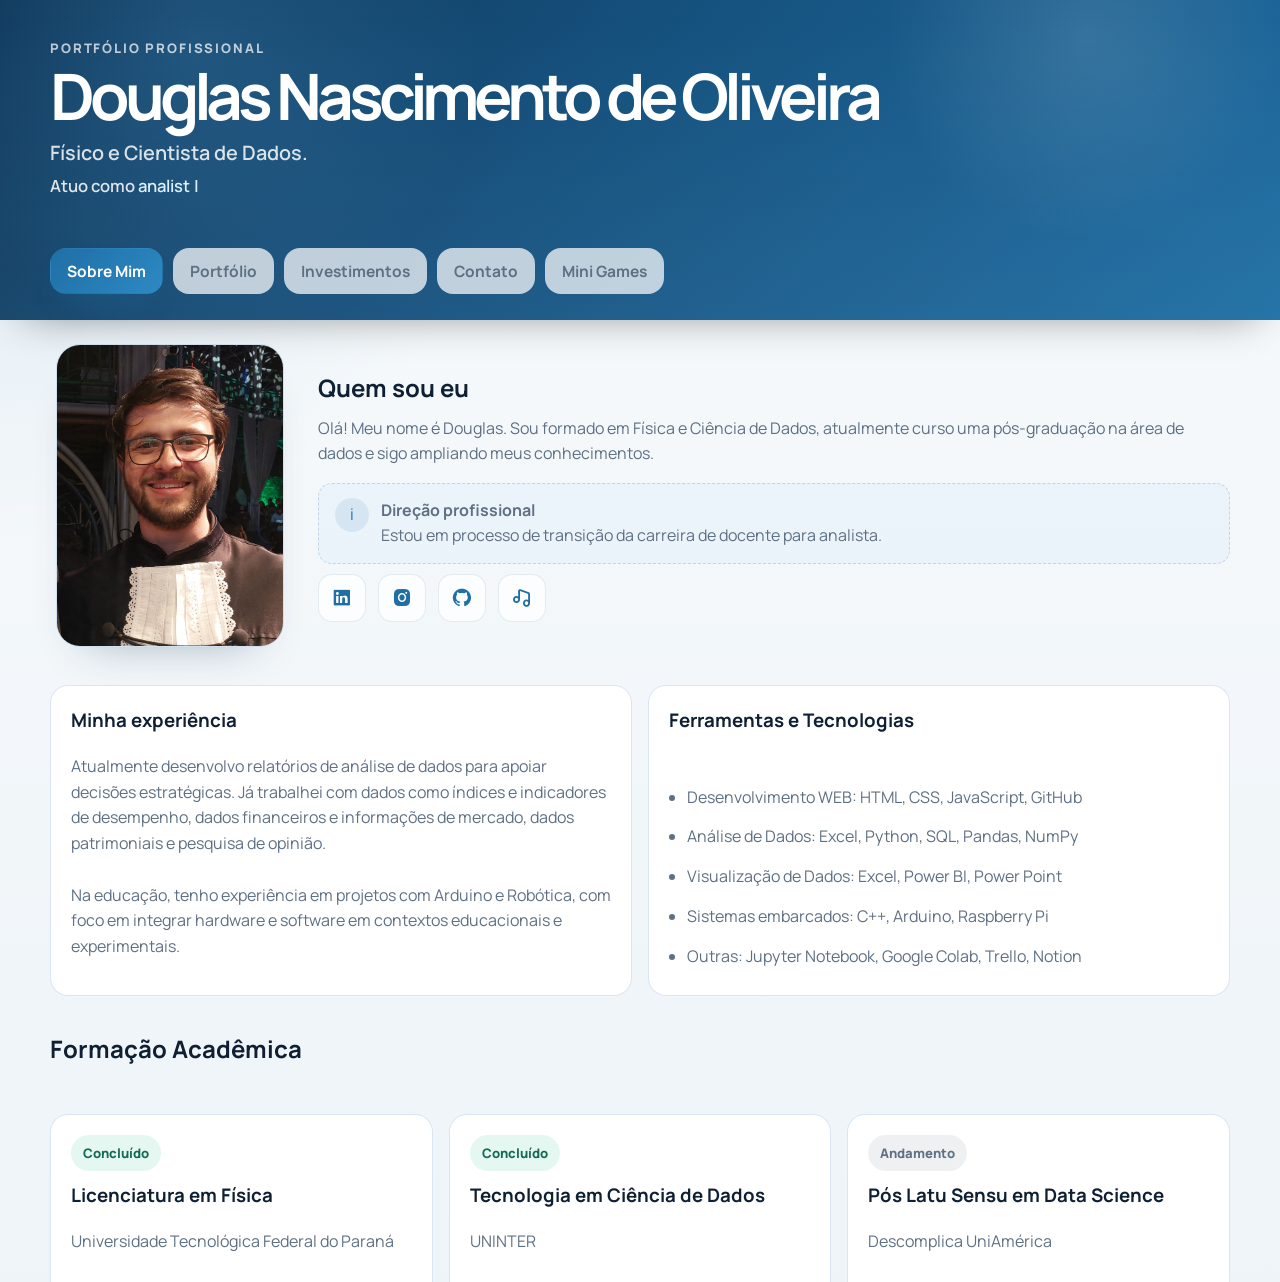
==== index.html @ 26318b11 "Refactor code structure for improved readability and maintainability" ====
﻿<!DOCTYPE html>
<html lang="pt-BR">
<head>
    <meta charset="UTF-8">
    <meta http-equiv="refresh" content="0; url=sobre-mim.html">
    <title>Portfólio | Redirecionamento</title>
    <link rel="preconnect" href="https://fonts.googleapis.com">
    <link rel="preconnect" href="https://fonts.gstatic.com" crossorigin>
    <link href="https://fonts.googleapis.com/css2?family=Manrope:wght@400;600;700;800&display=swap" rel="stylesheet">
    <link rel="icon" type="image/png" href="assets/favicon.png">
    <link rel="shortcut icon" href="assets/favicon.png" type="image/png">
    <link rel="stylesheet" href="assets/style.css">
</head>
<body>
    <main class="container">
        <section class="card highlight">
            <h1>Redirecionando para o portfólio</h1>
            <p class="lead">Se a navegação não acontecer automaticamente, use o link abaixo.</p>
            <a class="btn" href="sobre-mim.html">Abrir portfólio</a>
        </section>
    </main>
</body>
</html>
---- assets/style.css ----
:root {
  --bg: #f4f7fb;
  --bg-soft: #e8eef6;
  --surface: rgba(255, 255, 255, 0.84);
  --surface-strong: #ffffff;
  --text: #102033;
  --muted: #5f7083;
  --primary: #1f6fa5;
  --primary-light: #2d89c3;
  --primary-dark: #0f3f63;
  --accent: #7b8ea3;
  --border: rgba(155, 176, 199, 0.26);
  --border-strong: rgba(121, 153, 186, 0.36);
  --shadow: 0 24px 60px -34px rgba(17, 45, 72, 0.36);
  --shadow-soft: 0 18px 42px -30px rgba(17, 45, 72, 0.28);
  --radius: 22px;
  --radius-sm: 14px;
}

* {
  box-sizing: border-box;
}

html {
  overflow-y: scroll;
  scroll-behavior: smooth;
}

body {
  margin: 0;
  font-family: "Manrope", "Segoe UI", system-ui, -apple-system, sans-serif;
  color: var(--text);
  line-height: 1.6;
  min-height: 100vh;
  display: flex;
  flex-direction: column;
  background:
    radial-gradient(circle at top left, rgba(31, 111, 165, 0.12), transparent 28%),
    linear-gradient(180deg, #f7fafc 0%, #edf3f8 100%);
}

main {
  flex: 1;
  width: 100%;
}

a {
  color: var(--primary);
  text-decoration: none;
  transition: color 0.2s ease;
}

a:hover {
  color: var(--primary-light);
}

header {
  position: relative;
  overflow: hidden;
  padding: 34px 16px 110px;
  min-height: 320px;
  color: #fff;
  background:
    radial-gradient(circle at 15% 15%, rgba(88, 165, 217, 0.22), transparent 26%),
    radial-gradient(circle at 85% 12%, rgba(255, 255, 255, 0.12), transparent 18%),
    linear-gradient(135deg, #0e3557 0%, #16527f 45%, #1f6fa5 100%);
  box-shadow: 0 18px 40px -24px rgba(0, 0, 0, 0.45);
}

header::after {
  content: "";
  position: absolute;
  inset: 0;
  background: linear-gradient(180deg, transparent 0%, rgba(255, 255, 255, 0.04) 100%);
  pointer-events: none;
}

.container {
  width: min(1180px, calc(100vw - 32px));
  margin: -72px auto 0;
  position: relative;
  z-index: 2;
}

.hero {
  width: min(1180px, 100%);
  margin: 0 auto;
  display: grid;
  gap: 12px;
  align-items: center;
  min-height: 176px;
}

.hero-split {
  grid-template-columns: minmax(0, 1.2fr) minmax(240px, 0.8fr);
  gap: 28px;
}

.hero-copy {
  display: grid;
  gap: 4px;
  align-content: start;
}

.hero-panel {
  display: grid;
  gap: 14px;
  justify-self: end;
}

.hero .eyebrow {
  margin: 0;
  min-height: 20px;
  font-size: 0.82rem;
  font-weight: 800;
  line-height: 1.2;
  letter-spacing: 0.14em;
  text-transform: uppercase;
  color: rgba(255, 255, 255, 0.72);
}

.hero h1 {
  margin: 0;
  min-height: 68px;
  font-size: clamp(2.35rem, 5vw, 4.25rem);
  line-height: 0.98;
  letter-spacing: -0.08em;
}

.hero h2 {
  margin: 0;
  max-width: 760px;
  min-height: 0;
  font-size: clamp(1.02rem, 2vw, 1.24rem);
  font-weight: 600;
  color: rgba(255, 255, 255, 0.84);
}

.hero p {
  margin: 0;
  color: rgba(255, 255, 255, 0.86);
}

.hero-typing-line {
  margin: 0;
  min-height: 30px;
  font-size: 1.04rem;
  font-weight: 600;
}

.typed-text {
  color: #dbf1ff;
}

.typed-cursor {
  display: inline-block;
  margin-left: 4px;
  color: #dbf1ff;
  animation: typing-cursor 0.9s infinite;
}

@keyframes typing-cursor {
  0%, 49% {
    opacity: 1;
  }

  50%, 100% {
    opacity: 0;
  }
}

.hero-actions,
.hero-meta {
  display: flex;
  flex-wrap: wrap;
  gap: 12px;
}

.hero-pill,
.hero-stat {
  border: 1px solid rgba(255, 255, 255, 0.14);
  background: transparent;
  backdrop-filter: none;
  box-shadow: none;
}

.hero-pill {
  display: inline-flex;
  align-items: center;
  justify-content: center;
  min-height: 42px;
  padding: 10px 16px;
  border-radius: 999px;
  color: rgba(255, 255, 255, 0.92);
  font-weight: 700;
}

.hero-stat {
  padding: 0;
  border: none;
}

.hero-stat strong,
.hero-stat span {
  display: block;
}

.hero-stat strong {
  font-size: 1.38rem;
  font-weight: 800;
}

.hero-stat span {
  color: rgba(255, 255, 255, 0.74);
}

.site-nav {
  margin-bottom: 22px;
}

.site-nav + section,
.site-nav + .grid,
.site-nav + .card {
  margin-top: 42px;
}

.nav-toggle {
  display: none;
  width: 52px;
  height: 52px;
  margin-left: auto;
  margin-bottom: 12px;
  border: 1px solid rgba(214, 224, 234, 0.92);
  border-radius: 16px;
  background: rgba(255, 255, 255, 0.9);
  box-shadow: var(--shadow-soft);
  padding: 0;
  cursor: pointer;
}

.nav-toggle span {
  display: block;
  width: 20px;
  height: 2px;
  margin: 4px auto;
  border-radius: 999px;
  background: var(--primary-dark);
}

.tabs {
  display: flex;
  align-items: center;
  gap: 10px;
  padding: 0;
  margin: 0;
  border: none;
  background: transparent;
  backdrop-filter: none;
  box-shadow: none;
  flex-wrap: wrap;
}

.tab-link {
  display: inline-flex;
  align-items: center;
  justify-content: center;
  min-height: 46px;
  padding: 0 16px;
  border-radius: 16px;
  border: 1px solid rgba(191, 208, 225, 0.42);
  background: rgba(255, 255, 255, 0.72);
  color: var(--muted);
  font-size: 0.97rem;
  font-weight: 700;
  text-align: center;
  transition: transform 0.2s ease, color 0.2s ease, background 0.2s ease, border-color 0.2s ease, box-shadow 0.2s ease;
}

.tab-link:hover {
  transform: translateY(-1px);
  color: var(--primary);
  background: rgba(255, 255, 255, 0.96);
  border-color: rgba(45, 137, 195, 0.28);
}

.tab-link.active {
  color: #fff;
  background: linear-gradient(135deg, var(--primary) 0%, var(--primary-light) 100%);
  border-color: transparent;
  box-shadow: 0 16px 30px -18px rgba(31, 111, 165, 0.72);
}

.tab-dropdown {
  position: relative;
}

.dropdown-menu {
  position: absolute;
  top: calc(100% + 8px);
  left: 0;
  min-width: 100%;
  display: grid;
  gap: 6px;
  padding: 8px;
  border-radius: 18px;
  border: 1px solid rgba(214, 224, 234, 0.92);
  background: rgba(255, 255, 255, 0.96);
  box-shadow: var(--shadow-soft);
  opacity: 0;
  visibility: hidden;
  transform: translateY(-6px);
  transition: opacity 0.18s ease, transform 0.18s ease, visibility 0.18s ease;
  z-index: 30;
}

.tab-dropdown:hover .dropdown-menu,
.tab-dropdown:focus-within .dropdown-menu {
  opacity: 1;
  visibility: visible;
  transform: translateY(0);
}

.dropdown-link {
  display: inline-flex;
  align-items: center;
  justify-content: center;
  min-height: 42px;
  padding: 10px 12px;
  border-radius: 12px;
  color: var(--muted);
  font-weight: 700;
}

.dropdown-link:hover {
  color: var(--primary);
  background: rgba(45, 137, 195, 0.08);
}

.card {
  margin-bottom: 20px;
  padding: 8px 0 18px;
  border-radius: 0;
  border: none;
  background: transparent;
  backdrop-filter: none;
  box-shadow: none;
}

.highlight {
  border: none;
  background: transparent;
}

.grid {
  display: grid;
  gap: 16px;
}

.cols-2 {
  grid-template-columns: repeat(auto-fit, minmax(280px, 1fr));
}

.cols-3 {
  grid-template-columns: repeat(auto-fit, minmax(230px, 1fr));
}

.lead {
  margin: 0 0 16px;
  color: var(--muted);
}

.muted {
  color: var(--muted);
}

.badge {
  display: inline-flex;
  align-items: center;
  justify-content: center;
  width: fit-content;
  min-height: 36px;
  padding: 6px 12px;
  border-radius: 999px;
  font-size: 0.82rem;
  font-weight: 800;
}

.badge.success {
  color: #146b56;
  background: rgba(76, 196, 159, 0.14);
}

.badge.muted {
  color: #607184;
  background: rgba(96, 113, 132, 0.1);
}

.notice {
  padding: 14px 16px;
  border-radius: 14px;
  border: 1px dashed rgba(159, 184, 209, 0.54);
  background: rgba(234, 242, 251, 0.82);
  color: var(--muted);
}

.info-strip {
  display: flex;
  gap: 12px;
  align-items: flex-start;
}

.info-icon {
  width: 34px;
  height: 34px;
  border-radius: 50%;
  display: grid;
  place-items: center;
  flex-shrink: 0;
  color: var(--primary);
  background: rgba(31, 111, 165, 0.1);
}

.profile-summary {
  display: grid;
  grid-template-columns: minmax(180px, 240px) minmax(0, 1fr);
  gap: 28px;
  align-items: center;
}

.profile-photo {
  width: 100%;
  max-width: 228px;
  justify-self: center;
  border-radius: 24px;
  border: 1px solid rgba(194, 214, 234, 0.7);
  box-shadow: 0 24px 44px -32px rgba(17, 45, 72, 0.42);
}

.topic-card {
  display: grid;
  gap: 10px;
  padding: 20px;
  border-radius: 18px;
  border: 1px solid rgba(216, 228, 241, 0.92);
  background: var(--surface-strong);
  transition: transform 0.22s ease, box-shadow 0.22s ease, border-color 0.22s ease;
}

.topic-card:hover {
  transform: translateY(-5px);
  border-color: rgba(45, 137, 195, 0.38);
  box-shadow: 0 24px 50px -36px rgba(17, 45, 72, 0.42);
}

.topic-card h3,
.card h2,
.card h3 {
  margin: 0 0 8px;
}

.bullet-list {
  margin: 0;
  padding-left: 18px;
  display: grid;
  gap: 8px;
  color: var(--muted);
}

.contact-form {
  display: grid;
  gap: 14px;
}

.form-row {
  display: grid;
  gap: 18px;
  grid-template-columns: repeat(auto-fit, minmax(220px, 1fr));
}

label {
  display: block;
  margin-bottom: 6px;
  font-size: 0.95rem;
  font-weight: 700;
}

input,
textarea,
button {
  font-family: inherit;
}

input,
textarea {
  width: 100%;
  padding: 12px 14px;
  border-radius: 14px;
  border: 1px solid rgba(183, 202, 223, 0.82);
  background: rgba(255, 255, 255, 0.94);
  color: var(--text);
  transition: border-color 0.16s ease, box-shadow 0.16s ease, transform 0.16s ease;
}

textarea {
  min-height: 240px;
  resize: none;
}

input:focus,
textarea:focus {
  outline: none;
  border-color: rgba(45, 137, 195, 0.5);
  box-shadow: 0 0 0 4px rgba(45, 137, 195, 0.12);
}

.btn {
  display: inline-flex;
  align-items: center;
  justify-content: center;
  width: fit-content;
  min-height: 48px;
  padding: 0 20px;
  border: none;
  border-radius: 14px;
  background: linear-gradient(135deg, var(--primary) 0%, var(--primary-light) 100%);
  color: #fff;
  font-size: 0.9rem;
  font-weight: 700;
  line-height: 1;
  white-space: nowrap;
  cursor: pointer;
  box-shadow: 0 16px 28px -18px rgba(31, 111, 165, 0.72);
  transition: transform 0.18s ease, box-shadow 0.18s ease, filter 0.18s ease;
}

.btn:hover {
  transform: translateY(-2px);
  box-shadow: 0 22px 36px -20px rgba(31, 111, 165, 0.72);
  filter: saturate(1.05);
  color: #fff;
}

.btn .bx {
  margin-right: 8px;
  font-size: 1.1rem;
}

.social-links {
  display: flex;
  gap: 12px;
  flex-wrap: wrap;
  margin-top: 10px;
}

.social-link {
  width: 48px;
  height: 48px;
  display: inline-flex;
  align-items: center;
  justify-content: center;
  border-radius: 14px;
  border: 1px solid rgba(191, 208, 225, 0.42);
  background: rgba(255, 255, 255, 0.72);
  color: var(--primary);
  box-shadow: var(--shadow-soft);
  transition: transform 0.18s ease, box-shadow 0.18s ease, background 0.18s ease, color 0.18s ease;
}

.social-link .bx {
  font-size: 1.35rem;
}

.social-link:hover {
  transform: translateY(-2px);
  background: linear-gradient(135deg, var(--primary) 0%, var(--primary-light) 100%);
  color: #fff;
  box-shadow: 0 18px 32px -20px rgba(31, 111, 165, 0.62);
}

.actions {
  display: flex;
  gap: 10px;
  flex-wrap: wrap;
}

.actions .btn {
  width: 100%;
}

.cards-equal {
  align-items: stretch;
}

.cards-equal .topic-card {
  min-height: 280px;
  height: 100%;
}

.cards-equal .topic-card .actions {
  margin-top: auto;
  padding-top: 18px;
}

.timeline-card {
  overflow: hidden;
}

.timeline {
  position: relative;
  display: grid;
  gap: 22px;
  padding-left: 24px;
}

.timeline::before {
  content: "";
  position: absolute;
  left: 67px;
  top: 8px;
  bottom: 8px;
  width: 2px;
  background: linear-gradient(180deg, #cfe0f1 0%, #8ab2d1 100%);
}

.timeline-item {
  position: relative;
  display: grid;
  grid-template-columns: 84px minmax(0, 1fr);
  gap: 22px;
  align-items: start;
}

.timeline-year {
  position: relative;
  padding-top: 2px;
  color: var(--primary);
  font-weight: 800;
  letter-spacing: 0.04em;
  text-transform: uppercase;
}

.timeline-year::after {
  content: "";
  position: absolute;
  top: 8px;
  right: -14px;
  width: 14px;
  height: 14px;
  border-radius: 50%;
  background: #ffffff;
  border: 4px solid var(--primary);
  box-shadow: 0 0 0 6px rgba(31, 111, 165, 0.12);
}

.timeline-content {
  min-width: 0;
}

.form-status {
  min-height: 24px;
  margin-top: 2px;
  font-size: 0.92rem;
  font-weight: 700;
}

.form-status.success {
  color: #0b7a5b;
}

.form-status.error {
  color: #b11d3f;
}

.btn:disabled {
  opacity: 0.72;
  cursor: wait;
  transform: none;
}

.footer {
  padding: 26px 12px 34px;
  text-align: center;
  color: var(--muted);
  font-weight: 700;
}

.investments-page {
  width: min(1560px, calc(100vw - 32px));
  position: relative;
  left: 50%;
  transform: translateX(-50%);
}

.investments-layout {
  width: min(1480px, 100%);
  margin: 0 auto;
  display: grid;
  gap: 22px;
  grid-template-columns: minmax(360px, 410px) minmax(0, 1fr);
  align-items: stretch;
}

.investments-shell {
  display: grid;
  height: auto;
}

.investments-info {
  position: sticky;
  top: 20px;
  height: 100%;
}

.investments-copy {
  max-width: 760px;
}

.report-embed {
  width: 100%;
  padding: 8px;
  border-radius: 24px;
  border: 1px solid rgba(216, 228, 241, 0.92);
  background: rgba(255, 255, 255, 0.84);
  box-shadow: var(--shadow-soft);
}

.report-frame {
  width: 100%;
  display: block;
  aspect-ratio: 16 / 9;
  height: auto;
  min-height: 0;
  border: 0;
  border-radius: 18px;
  background: #f8fbfe;
}

.snake-layout {
  margin-top: 42px;
  align-items: start;
  grid-template-columns: minmax(0, 1.35fr) minmax(320px, 0.8fr);
}

.snake-layout > .card {
  margin-bottom: 0;
  align-self: start;
  height: 100%;
  padding: 0;
  border: none;
  background: transparent;
  box-shadow: none;
  backdrop-filter: none;
}

.snake-stage {
  display: grid;
  gap: 14px;
}

.game-stage-header {
  display: grid;
  grid-template-columns: 0 minmax(0, 1fr) auto;
  align-items: center;
  gap: 12px;
  min-height: 56px;
}

.game-stage-spacer {
  display: none;
}

.game-stage-title {
  margin: 0;
  justify-self: start;
  text-align: left;
  font-size: 1.18rem;
  line-height: 1.1;
  white-space: nowrap;
}

.game-stage-meta {
  display: flex;
  align-items: center;
  justify-content: flex-end;
  gap: 18px;
  flex-wrap: nowrap;
  min-width: 0;
}

.game-stage-scoreboard {
  display: flex;
  justify-content: flex-end;
  gap: 10px;
  flex-wrap: nowrap;
  flex: 0 0 auto;
}

.game-lives {
  display: flex;
  align-items: center;
  order: -1;
  flex: 0 0 auto;
  gap: 8px;
  margin-right: 6px;
  min-width: 52px;
}

.game-life-icon {
  font-size: 1.3rem;
  line-height: 1;
  color: #ff4f6f;
  filter: drop-shadow(0 2px 6px rgba(255, 79, 111, 0.22));
}

.game-life-icon.empty {
  color: #b8c5d8;
  filter: none;
}

.game-stage-chip {
  display: inline-flex;
  align-items: center;
  justify-content: center;
  min-width: 96px;
  gap: 6px;
  padding: 8px 12px;
  border-radius: 999px;
  border: 1px solid #d4e4fb;
  background: #eef4fb;
  color: #144c73;
  font-size: 0.88rem;
  font-weight: 800;
  white-space: nowrap;
}

.snake-board-shell {
  padding: 16px;
  border-radius: 24px;
  background:
    radial-gradient(circle at top left, rgba(57, 151, 211, 0.18), transparent 32%),
    linear-gradient(180deg, rgba(232, 242, 252, 0.95) 0%, rgba(214, 231, 247, 0.88) 100%);
  border: 1px solid #cfe0f1;
  box-shadow: inset 0 1px 0 rgba(255, 255, 255, 0.7);
}

.snake-board {
  width: 100%;
  max-width: 760px;
  aspect-ratio: 16 / 9;
  display: block;
  margin: 0 auto;
  border-radius: 18px;
  border: 1px solid #b9d1e6;
  background: #0c1f30;
  box-shadow:
    inset 0 0 0 1px rgba(255, 255, 255, 0.04),
    0 18px 40px -28px rgba(10, 42, 74, 0.42);
}

.snake-actions {
  display: flex;
  gap: 12px;
  flex-wrap: wrap;
  align-items: center;
}

.snake-actions .notice {
  flex: 1 1 260px;
}

.snake-panel {
  display: flex;
  flex-direction: column;
  gap: 18px;
}

.control-section {
  display: flex;
  flex: 1;
  align-items: center;
  justify-content: center;
  text-align: center;
}

.game-pad {
  display: grid;
  grid-template-columns: repeat(3, minmax(74px, 92px));
  gap: 12px;
  justify-content: center;
  margin: 0 auto;
}

.control-btn {
  width: 100%;
  min-height: 74px;
  border-radius: 22px;
  display: inline-flex;
  align-items: center;
  justify-content: center;
  font-size: 1.9rem;
  font-weight: 800;
  padding: 0;
  background: linear-gradient(180deg, #2f84be 0%, #1f6eaa 100%);
  border: 1px solid rgba(10, 58, 95, 0.18);
  box-shadow:
    0 16px 26px -18px rgba(19, 93, 148, 0.8),
    inset 0 1px 0 rgba(255, 255, 255, 0.18);
}

.control-btn svg {
  display: block;
  width: 48px;
  height: 48px;
  overflow: visible;
  user-select: none;
  pointer-events: none;
}

.control-btn path {
  fill: none;
  stroke: #ffffff;
  stroke-width: 3.25;
  stroke-linecap: round;
  stroke-linejoin: round;
}

.control-btn.up {
  grid-column: 2;
}

.control-btn.left {
  grid-column: 1;
  grid-row: 2;
}

.control-btn.down {
  grid-column: 2;
  grid-row: 2;
}

.control-btn.right {
  grid-column: 3;
  grid-row: 2;
}

.snake-actions-panel {
  margin-top: auto;
  flex-direction: column;
  align-items: stretch;
  flex: 0 0 auto;
}

.game-inline-tip {
  color: var(--muted);
  font-weight: 700;
}

.game-inline-tip-panel {
  width: 100%;
  text-align: center;
  font-size: 0.96rem;
  color: #35556f;
}

.snake-actions-panel .notice,
.snake-actions-panel .game-inline-tip-panel {
  width: 100%;
}

.snake-actions-panel .notice {
  flex: 0 0 auto;
  min-height: 0;
  padding: 16px 18px;
}

@media (max-width: 900px) {
  .investments-layout {
    width: 100%;
    grid-template-columns: 1fr;
  }

  .investments-info {
    position: static;
    height: auto;
  }

  .investments-shell {
    height: auto;
  }

  .report-embed {
    height: auto;
    min-height: 0;
  }

  .snake-layout {
    grid-template-columns: 1fr;
  }

  .snake-layout > .card {
    height: auto;
  }

  .game-stage-header {
    grid-template-columns: 1fr;
    min-height: 0;
  }

  .game-stage-meta,
  .game-stage-scoreboard {
    justify-content: center;
  }

  .report-embed {
    padding: 14px;
  }

  .report-frame {
    aspect-ratio: 16 / 9;
    height: auto;
    min-height: 0;
  }
}

@media (max-width: 760px) {
  header {
    padding: 28px 16px 96px;
    min-height: 280px;
  }

  .container {
      width: min(100%, calc(100vw - 20px));
      margin-top: -58px;
    }

  .investments-page {
    width: min(100%, calc(100vw - 20px));
    left: 0;
    transform: none;
  }

  .report-embed {
    padding: 8px;
    border-radius: 18px;
  }

  .report-frame {
    aspect-ratio: 16 / 9;
    height: auto;
    min-height: 0;
    border-radius: 14px;
  }

  .hero,
  .hero-split,
  .profile-summary {
    grid-template-columns: 1fr;
  }

  .hero {
    min-height: 0;
  }

  .hero .eyebrow,
  .hero h1,
  .hero h2 {
    min-height: 0;
  }

  .hero-panel {
    justify-self: stretch;
  }

  .hero-actions,
  .hero-meta {
    flex-direction: column;
    align-items: stretch;
  }

  .hero-pill,
  .hero-actions .btn {
    width: 100%;
  }

  .nav-toggle {
    display: inline-flex;
    flex-direction: column;
    justify-content: center;
    align-items: center;
  }

  .tabs {
    display: none;
    flex-direction: column;
    align-items: stretch;
    gap: 8px;
    padding: 12px;
    border-radius: 20px;
    border: 1px solid rgba(214, 224, 234, 0.92);
    background: rgba(255, 255, 255, 0.92);
    box-shadow: var(--shadow-soft);
  }

  .tabs.is-open {
    display: flex;
  }

  .tab-link,
  .tab-dropdown > .tab-link {
    width: 100%;
    justify-content: flex-start;
  }

  .tab-dropdown {
    display: grid;
    gap: 8px;
  }

  .dropdown-menu {
    position: static;
    min-width: 0;
    display: grid;
    opacity: 1;
    visibility: visible;
    transform: none;
    box-shadow: none;
    background: transparent;
    border: none;
    padding: 0;
  }

  .timeline {
    padding-left: 0;
  }

  .timeline::before {
    left: 8px;
  }

  .timeline-item {
    grid-template-columns: 1fr;
    gap: 14px;
    padding-left: 28px;
  }

  .timeline-year::after {
    left: -27px;
    right: auto;
  }

  .snake-board-shell {
    padding: 12px;
  }

  .game-stage-title {
    font-size: 1.1rem;
  }

  .game-pad {
    grid-template-columns: repeat(3, minmax(70px, 1fr));
    width: 100%;
    max-width: 320px;
  }

  .control-btn {
    min-height: 68px;
    font-size: 1.7rem;
  }

  .control-btn svg {
    width: 44px;
    height: 44px;
  }
}
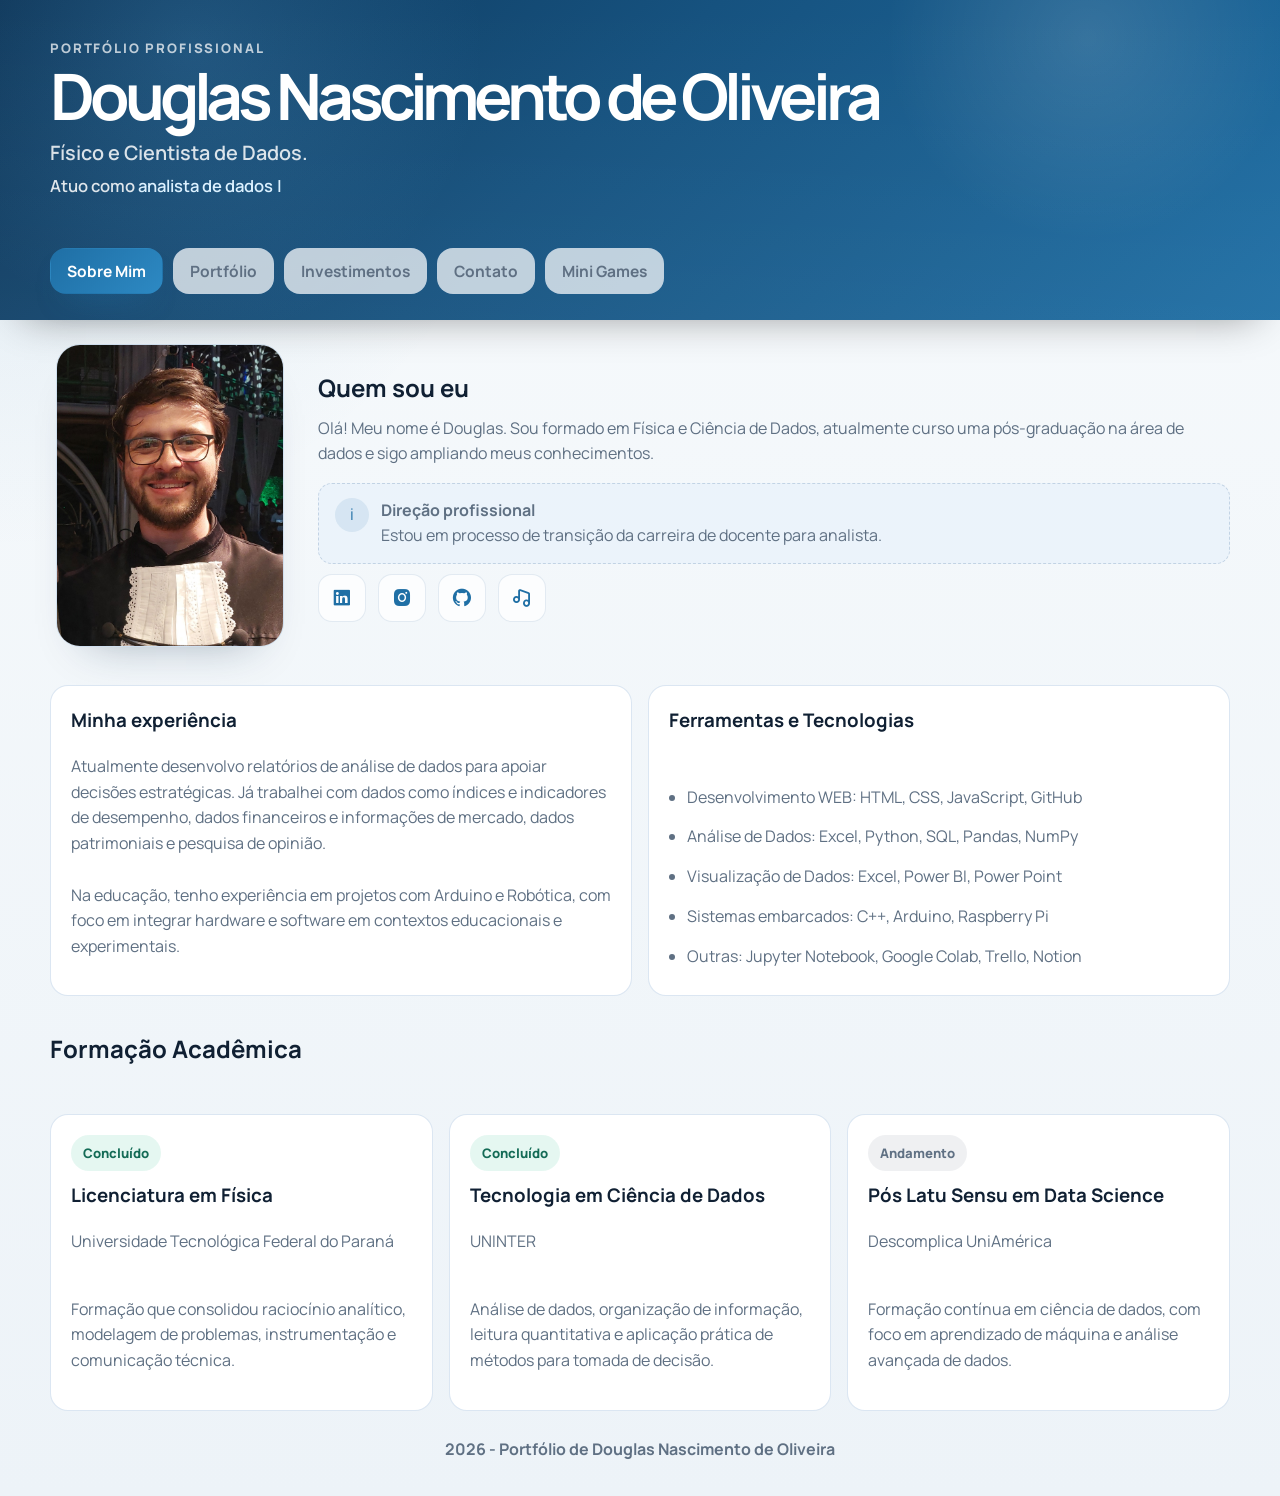
==== commit c4501c60: "Implement dropdown navigation for mini games and update links across multiple pages" ====
--- a/index.html
+++ b/index.html
@@ -1,23 +1,134 @@
-﻿<!DOCTYPE html>
+<!DOCTYPE html>
 <html lang="pt-BR">
 <head>
     <meta charset="UTF-8">
-    <meta http-equiv="refresh" content="0; url=sobre-mim.html">
-    <title>Portfólio | Redirecionamento</title>
+    <meta name="viewport" content="width=device-width, initial-scale=1.0">
+    <title>Sobre Mim | Portfólio</title>
     <link rel="preconnect" href="https://fonts.googleapis.com">
     <link rel="preconnect" href="https://fonts.gstatic.com" crossorigin>
     <link href="https://fonts.googleapis.com/css2?family=Manrope:wght@400;600;700;800&display=swap" rel="stylesheet">
+    <link href="https://unpkg.com/boxicons@2.1.4/css/boxicons.min.css" rel="stylesheet">
     <link rel="icon" type="image/png" href="assets/favicon.png">
     <link rel="shortcut icon" href="assets/favicon.png" type="image/png">
     <link rel="stylesheet" href="assets/style.css">
+    <script src="assets/js/site.js" defer></script>
 </head>
 <body>
+    <header>
+        <div class="hero">
+            <div class="hero-copy">
+                <p class="eyebrow">Portfólio Profissional</p>
+                <h1>Douglas Nascimento de Oliveira</h1>
+                <h2>Físico e Cientista de Dados.</h2>
+                <p class="hero-typing-line">Atuo como <span class="typed-text" data-typed='["analista de dados","desenvolvedor web","criador de soluções digitais","profissional orientado por impacto"]'></span><span class="typed-cursor">|</span></p>
+            </div>
+        </div>
+    </header>
+
     <main class="container">
+        <nav class="site-nav" aria-label="Navegação principal">
+            <button class="nav-toggle" type="button" aria-expanded="false" aria-label="Abrir navegação" data-nav-toggle>
+                <span></span>
+                <span></span>
+                <span></span>
+            </button>
+            <div class="tabs" data-nav-menu>
+                <a class="tab-link active" href="index.html">Sobre Mim</a>
+                <a class="tab-link" href="portfolio.html">Portfólio</a>
+                <a class="tab-link" href="investimentos.html">Investimentos</a>
+                <a class="tab-link" href="contato.html">Contato</a>
+                <div class="tab-dropdown" data-dropdown>
+                    <a class="tab-link" href="minigames.html">Mini Games</a>
+                    <button class="dropdown-toggle" type="button" aria-expanded="false" aria-label="Abrir submenu de Mini Games" data-dropdown-toggle>+</button>
+                    <div class="dropdown-menu">
+                        <a class="dropdown-link" href="minigames.html">Snake</a>
+                        <a class="dropdown-link" href="minigames.html?game=pong">Pong</a>
+                        <a class="dropdown-link" href="minigames.html?game=arkanoid">Arkanoid</a>
+                    </div>
+                </div>
+            </div>
+        </nav>
+
         <section class="card highlight">
-            <h1>Redirecionando para o portfólio</h1>
-            <p class="lead">Se a navegação não acontecer automaticamente, use o link abaixo.</p>
-            <a class="btn" href="sobre-mim.html">Abrir portfólio</a>
+            <div class="profile-summary">
+                <img class="profile-photo" src="assets/minha-foto.jpg" alt="Foto de Douglas Nascimento de Oliveira">
+                <div>
+                    <h2>Quem sou eu</h2>
+                    <p class="lead">Olá! Meu nome é Douglas. Sou formado em Física e Ciência de Dados, atualmente curso uma pós-graduação na área de dados e sigo ampliando meus conhecimentos.</p>
+                    <div class="notice info-strip">
+                        <div class="info-icon" aria-hidden="true">i</div>
+                        <div>
+                            <strong>Direção profissional</strong>
+                            <div>Estou em processo de transição da carreira de docente para analista.</div>
+                        </div>
+                    </div>
+                    <div class="social-links" aria-label="Redes sociais">
+                        <a class="social-link" href="https://www.linkedin.com/in/douglas-nascimento-de-oliveira" target="_blank" rel="noreferrer" aria-label="LinkedIn">
+                            <i class="bx bxl-linkedin-square"></i>
+                        </a>
+                        <a class="social-link" href="https://www.instagram.com/doug_nsc" target="_blank" rel="noreferrer" aria-label="Instagram">
+                            <i class="bx bxl-instagram-alt"></i>
+                        </a>
+                        <a class="social-link" href="https://github.com/DouglasNOliveira" target="_blank" rel="noreferrer" aria-label="GitHub">
+                            <i class="bx bxl-github"></i>
+                        </a>
+                        <a class="social-link" href="https://www.setlist.fm/user/doug_nsc" target="_blank" rel="noreferrer" aria-label="Setlist.fm">
+                            <i class="bx bx-music"></i>
+                        </a>
+                    </div>
+                </div>
+            </div>
+        </section>
+
+        <section class="grid cols-2">
+            <article class="topic-card">
+                <h3>Minha experiência</h3>
+                <p class="lead">Atualmente desenvolvo relatórios de análise de dados para apoiar decisões estratégicas. Já trabalhei com dados como índices e indicadores de desempenho, dados financeiros e informações de mercado, dados patrimoniais e pesquisa de opinião.</p>
+                <p class="lead">Na educação, tenho experiência em projetos com Arduino e Robótica, com foco em integrar hardware e software em contextos educacionais e experimentais.</p>
+            </article>
+
+            <article class="topic-card">
+                <h3>Ferramentas e Tecnologias</h3>
+                <ul class="bullet-list">
+                    <li>Desenvolvimento WEB: HTML, CSS, JavaScript, GitHub</li>
+                    <li>Análise de Dados: Excel, Python, SQL, Pandas, NumPy</li>
+                    <li>Visualização de Dados: Excel, Power BI, Power Point</li>
+                    <li>Sistemas embarcados: C++, Arduino, Raspberry Pi</li>
+                    <li>Outras: Jupyter Notebook, Google Colab, Trello, Notion</li>
+                </ul>
+            </article>
+        </section>
+<br>
+        <section class="card highlight">
+            <h2>Formação Acadêmica</h2>
+        </section>
+
+        <section class="grid cols-2">
+            <article class="topic-card">
+                <div class="badge success">Concluído</div>
+                <h3>Licenciatura em Física</h3>
+                <p class="lead">Universidade Tecnológica Federal do Paraná</p>
+                <p class="muted">Formação que consolidou raciocínio analítico, modelagem de problemas, instrumentação e comunicação técnica.</p>
+            </article>
+
+            <article class="topic-card">
+                <div class="badge success">Concluído</div>
+                <h3>Tecnologia em Ciência de Dados</h3>
+                <p class="lead">UNINTER</p>
+                <p class="muted">Análise de dados, organização de informação, leitura quantitativa e aplicação prática de métodos para tomada de decisão.</p>
+            </article>
+
+            <article class="topic-card">
+                <div class="badge muted">Andamento</div>
+                <h3>Pós Latu Sensu em Data Science</h3>
+                <p class="lead">Descomplica UniAmérica</p>
+                <p class="muted">Formação contínua em ciência de dados, com foco em aprendizado de máquina e análise avançada de dados.</p>
+            </article>
         </section>
     </main>
+
+    <footer class="footer">
+        2026 - Portfólio de Douglas Nascimento de Oliveira
+    </footer>
 </body>
-</html>
+</html>
--- a/assets/style.css
+++ b/assets/style.css
@@ -294,6 +294,34 @@
   position: relative;
 }
 
+.dropdown-toggle {
+  display: none;
+  width: 46px;
+  min-width: 46px;
+  min-height: 46px;
+  padding: 0;
+  border: 1px solid rgba(191, 208, 225, 0.42);
+  border-radius: 16px;
+  background: rgba(255, 255, 255, 0.72);
+  color: var(--muted);
+  font-size: 1rem;
+  font-weight: 800;
+  cursor: pointer;
+  transition: transform 0.2s ease, color 0.2s ease, background 0.2s ease, border-color 0.2s ease, box-shadow 0.2s ease;
+}
+
+.dropdown-toggle:hover {
+  transform: translateY(-1px);
+  color: var(--primary);
+  background: rgba(255, 255, 255, 0.96);
+  border-color: rgba(45, 137, 195, 0.28);
+}
+
+.dropdown-toggle:focus-visible {
+  outline: none;
+  box-shadow: 0 0 0 4px rgba(45, 137, 195, 0.12);
+}
+
 .dropdown-menu {
   position: absolute;
   top: calc(100% + 8px);
@@ -1113,15 +1141,36 @@
 
   .tab-dropdown {
     display: grid;
+    grid-template-columns: minmax(0, 1fr) auto;
+    align-items: start;
     gap: 8px;
+  }
+
+  .tab-dropdown > .tab-link {
+    width: auto;
+    min-width: 0;
+  }
+
+  .dropdown-toggle {
+    display: inline-flex;
+    align-items: center;
+    justify-content: center;
+  }
+
+  .tab-dropdown.is-open .dropdown-toggle {
+    color: #fff;
+    background: linear-gradient(135deg, var(--primary) 0%, var(--primary-light) 100%);
+    border-color: transparent;
+    box-shadow: 0 16px 30px -18px rgba(31, 111, 165, 0.72);
   }
 
   .dropdown-menu {
     position: static;
+    grid-column: 1 / -1;
     min-width: 0;
-    display: grid;
-    opacity: 1;
-    visibility: visible;
+    display: none;
+    opacity: 0;
+    visibility: hidden;
     transform: none;
     box-shadow: none;
     background: transparent;
@@ -1129,6 +1178,12 @@
     padding: 0;
   }
 
+  .tab-dropdown.is-open .dropdown-menu {
+    display: grid;
+    opacity: 1;
+    visibility: visible;
+  }
+
   .timeline {
     padding-left: 0;
   }
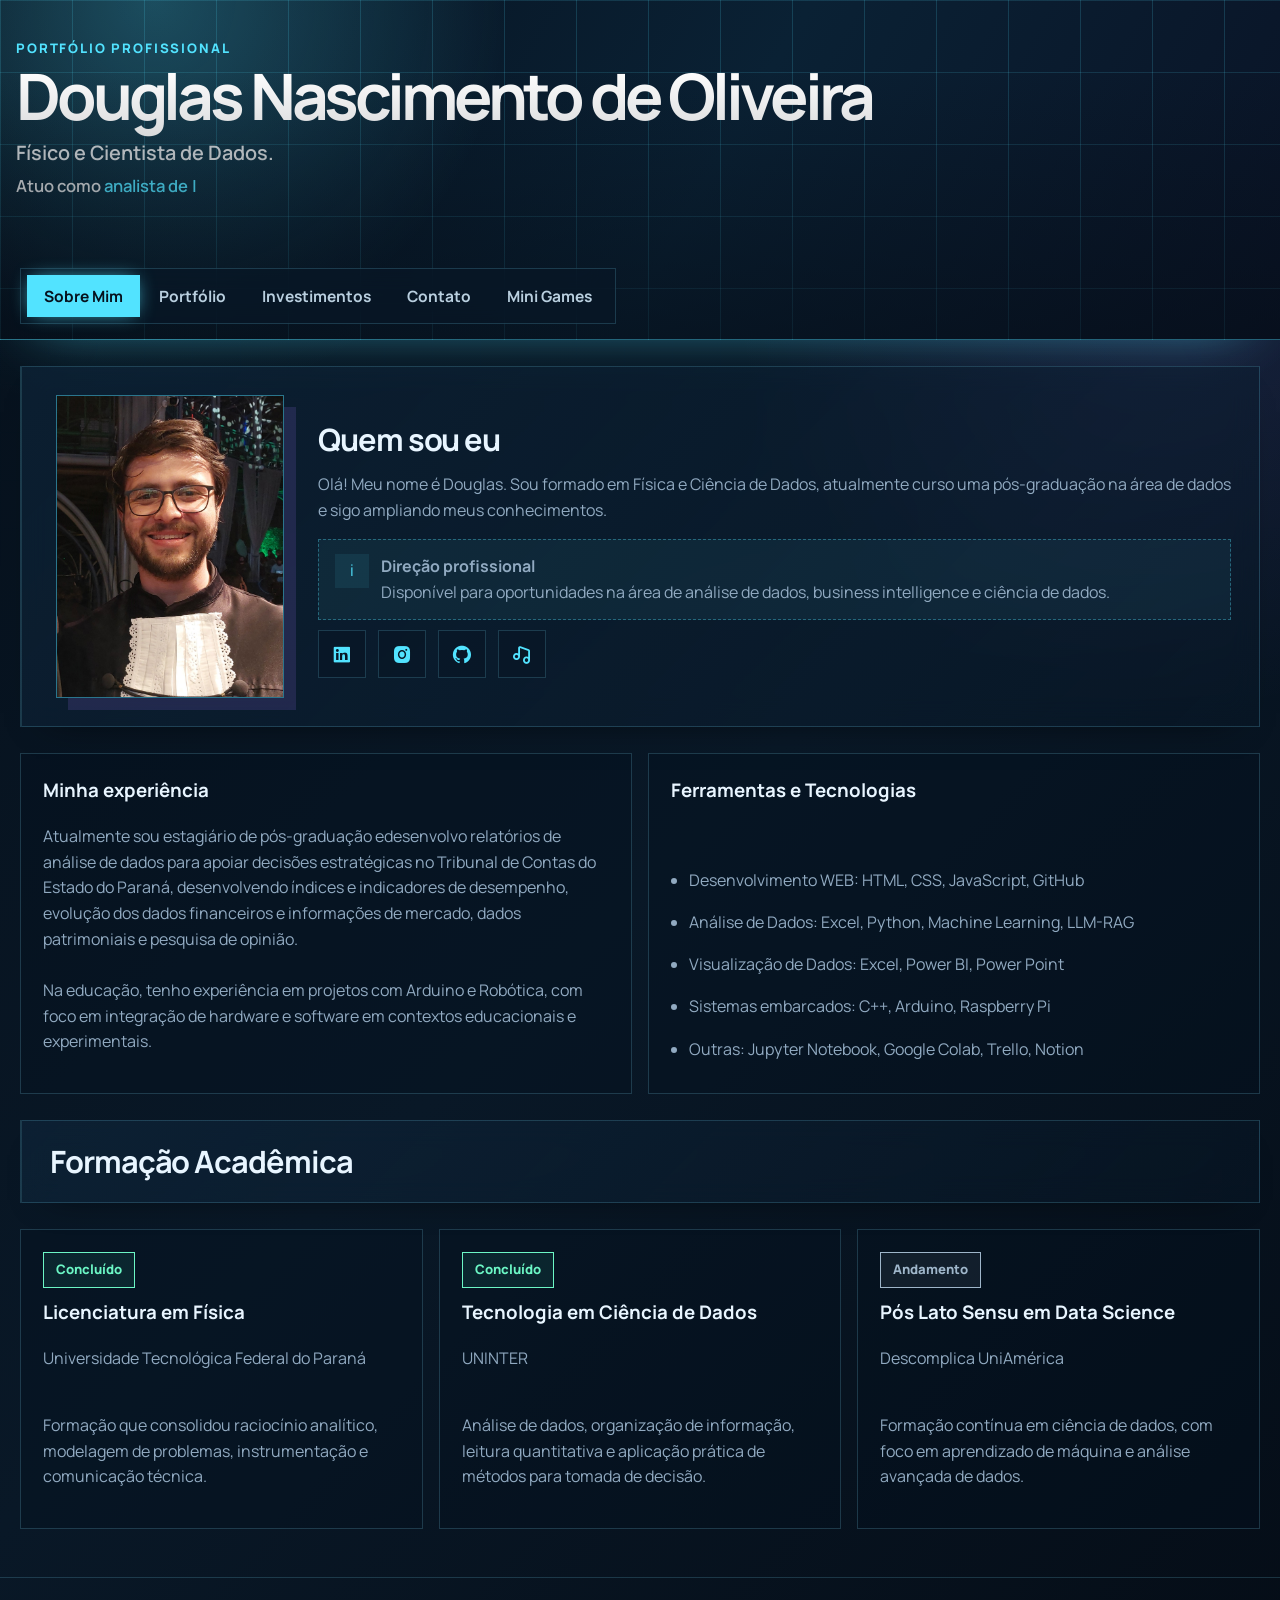
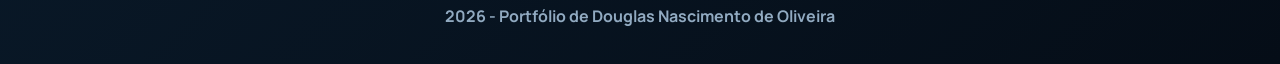
==== commit 00732ee2: "Enhance styling and layout: update container width, refresh visual system with new color scheme, and" ====
--- a/index.html
+++ b/index.html
@@ -59,7 +59,7 @@
                         <div class="info-icon" aria-hidden="true">i</div>
                         <div>
                             <strong>Direção profissional</strong>
-                            <div>Estou em processo de transição da carreira de docente para analista.</div>
+                            <div>Disponível para oportunidades na área de análise de dados, business intelligence e ciência de dados.</div>
                         </div>
                     </div>
                     <div class="social-links" aria-label="Redes sociais">
@@ -83,15 +83,15 @@
         <section class="grid cols-2">
             <article class="topic-card">
                 <h3>Minha experiência</h3>
-                <p class="lead">Atualmente desenvolvo relatórios de análise de dados para apoiar decisões estratégicas. Já trabalhei com dados como índices e indicadores de desempenho, dados financeiros e informações de mercado, dados patrimoniais e pesquisa de opinião.</p>
-                <p class="lead">Na educação, tenho experiência em projetos com Arduino e Robótica, com foco em integrar hardware e software em contextos educacionais e experimentais.</p>
+                <p class="lead">Atualmente sou estagiário de pós-graduação edesenvolvo relatórios de análise de dados para apoiar decisões estratégicas no Tribunal de Contas do Estado do Paraná, desenvolvendo índices e indicadores de desempenho, evolução dos dados financeiros e informações de mercado, dados patrimoniais e pesquisa de opinião.</p>
+                <p class="lead">Na educação, tenho experiência em projetos com Arduino e Robótica, com foco em integração de hardware e software em contextos educacionais e experimentais.</p>
             </article>
 
             <article class="topic-card">
                 <h3>Ferramentas e Tecnologias</h3>
                 <ul class="bullet-list">
                     <li>Desenvolvimento WEB: HTML, CSS, JavaScript, GitHub</li>
-                    <li>Análise de Dados: Excel, Python, SQL, Pandas, NumPy</li>
+                    <li>Análise de Dados: Excel, Python, Machine Learning, LLM-RAG</li>
                     <li>Visualização de Dados: Excel, Power BI, Power Point</li>
                     <li>Sistemas embarcados: C++, Arduino, Raspberry Pi</li>
                     <li>Outras: Jupyter Notebook, Google Colab, Trello, Notion</li>
@@ -99,7 +99,7 @@
             </article>
         </section>
 <br>
-        <section class="card highlight">
+        <section class="card highlight compact-heading">
             <h2>Formação Acadêmica</h2>
         </section>
 
@@ -120,7 +120,7 @@
 
             <article class="topic-card">
                 <div class="badge muted">Andamento</div>
-                <h3>Pós Latu Sensu em Data Science</h3>
+                <h3>Pós Lato Sensu em Data Science</h3>
                 <p class="lead">Descomplica UniAmérica</p>
                 <p class="muted">Formação contínua em ciência de dados, com foco em aprendizado de máquina e análise avançada de dados.</p>
             </article>
--- a/assets/style.css
+++ b/assets/style.css
@@ -76,7 +76,7 @@
 }
 
 .container {
-  width: min(1180px, calc(100vw - 32px));
+  width: min(1300px, calc(100vw - 32px));
   margin: -72px auto 0;
   position: relative;
   z-index: 2;
@@ -1227,3 +1227,281 @@
     height: 44px;
   }
 }
+
+/* --------------------------------------------------------------------------
+   Visual system refresh: clean, transparent and neon
+   -------------------------------------------------------------------------- */
+:root {
+  --bg: #07111d;
+  --bg-soft: #0a1828;
+  --surface: rgba(11, 29, 47, 0.62);
+  --surface-strong: rgba(12, 31, 51, 0.78);
+  --text: #e8f5ff;
+  --muted: #91aac1;
+  --primary: #52e3ff;
+  --primary-light: #a075ff;
+  --primary-dark: #30c6e5;
+  --accent: #a075ff;
+  --border: rgba(125, 224, 255, 0.18);
+  --border-strong: rgba(125, 224, 255, 0.4);
+  --shadow: 0 24px 60px -36px rgba(0, 0, 0, 0.86);
+  --shadow-soft: 0 16px 38px -30px rgba(0, 0, 0, 0.9);
+  --radius: 0;
+  --radius-sm: 0;
+}
+
+body {
+  background:
+    radial-gradient(circle at 10% 0%, rgba(82, 227, 255, 0.12), transparent 26rem),
+    radial-gradient(circle at 92% 16%, rgba(160, 117, 255, 0.11), transparent 28rem),
+    linear-gradient(135deg, #06101b 0%, #091827 52%, #050d17 100%);
+}
+
+body::before {
+  content: "";
+  position: fixed;
+  inset: 0;
+  z-index: -1;
+  pointer-events: none;
+  opacity: 0.28;
+  background-image:
+    linear-gradient(rgba(110, 220, 255, 0.06) 1px, transparent 1px),
+    linear-gradient(90deg, rgba(110, 220, 255, 0.06) 1px, transparent 1px);
+  background-size: 48px 48px;
+  mask-image: linear-gradient(to bottom, #000, transparent 82%);
+}
+
+a { color: var(--primary); }
+a:hover { color: #c1f6ff; }
+
+header {
+  min-height: 340px;
+  padding-bottom: 124px;
+  background:
+    linear-gradient(90deg, rgba(82, 227, 255, 0.17) 1px, transparent 1px),
+    linear-gradient(rgba(82, 227, 255, 0.14) 1px, transparent 1px),
+    radial-gradient(circle at 12% 0%, rgba(82, 227, 255, 0.28), transparent 30%),
+    linear-gradient(120deg, #06101d 0%, #0a2134 55%, #0a1326 100%);
+  background-size: 72px 72px, 72px 72px, auto, auto;
+  border-bottom: 1px solid rgba(82, 227, 255, 0.36);
+  box-shadow: 0 20px 55px -38px rgba(82, 227, 255, 0.65);
+}
+
+header::after { background: linear-gradient(180deg, transparent 20%, rgba(5, 13, 23, 0.6) 100%); }
+.hero { width: min(1300px, 100%); }
+.hero .eyebrow { color: var(--primary); }
+.hero h1 { letter-spacing: -0.065em; }
+.typed-text, .typed-cursor { color: var(--primary); }
+
+.hero-pill,
+.hero-stat {
+  border-color: rgba(82, 227, 255, 0.3);
+  background: rgba(7, 22, 37, 0.32);
+  backdrop-filter: blur(10px);
+}
+.hero-pill { border-radius: 0; }
+
+.container { width: min(1300px, calc(100vw - 40px)); }
+.site-nav { margin-bottom: 32px; }
+.site-nav {
+  position: relative;
+  z-index: 40;
+}
+.tabs {
+  width: fit-content;
+  max-width: 100%;
+  padding: 6px;
+  gap: 2px;
+  border: 1px solid var(--border);
+  background: rgba(8, 23, 38, 0.66);
+  backdrop-filter: blur(16px);
+  position: relative;
+  z-index: 1;
+}
+.tab-link,
+.dropdown-toggle {
+  min-height: 42px;
+  border: 1px solid transparent;
+  border-radius: 0;
+  background: transparent;
+  color: #b9cfdf;
+}
+.tab-link:hover,
+.dropdown-toggle:hover {
+  transform: none;
+  color: var(--primary);
+  background: rgba(82, 227, 255, 0.08);
+  border-color: rgba(82, 227, 255, 0.25);
+}
+.tab-link.active {
+  color: #06111d;
+  background: var(--primary);
+  border-color: var(--primary);
+  box-shadow: 0 0 20px -6px var(--primary);
+}
+.dropdown-menu {
+  border-radius: 0;
+  border-color: var(--border);
+  background: rgba(7, 20, 34, 0.96);
+  box-shadow: var(--shadow);
+  z-index: 50;
+}
+.dropdown-link { border-radius: 0; color: #b9cfdf; }
+.dropdown-link:hover { color: var(--primary); background: rgba(82, 227, 255, 0.08); }
+
+.card {
+  margin-bottom: 26px;
+  padding: 28px;
+  border: 1px solid var(--border);
+  border-left: 2px solid rgba(82, 227, 255, 0.55);
+  background: linear-gradient(135deg, rgba(15, 39, 61, 0.6), rgba(8, 24, 40, 0.42));
+  backdrop-filter: blur(14px);
+  box-shadow: var(--shadow-soft);
+}
+.highlight { border-color: var(--border); }
+.compact-heading {
+  padding-top: 16px;
+  padding-bottom: 16px;
+}
+.compact-heading h2 { margin-bottom: 0; }
+.card h2 { font-size: clamp(1.45rem, 2.4vw, 2rem); letter-spacing: -0.035em; }
+.lead, .muted, .bullet-list { color: var(--muted); }
+
+.contact-layout {
+  width: min(1280px, 100%);
+  margin: 0 auto;
+  display: grid;
+  grid-template-columns: repeat(2, minmax(0, 1fr));
+  gap: 26px;
+  align-items: stretch;
+}
+.contact-layout .card {
+  height: 100%;
+  margin-bottom: 0;
+}
+.contact-channel-grid {
+  display: grid;
+  grid-template-columns: repeat(2, minmax(0, 1fr));
+  gap: 16px;
+  margin-top: 26px;
+}
+.contact-channel-grid .contact-channel:last-child {
+  grid-column: 1 / -1;
+}
+.contact-channel {
+  min-height: 164px;
+  align-content: start;
+  color: var(--text);
+  text-decoration: none;
+}
+.contact-channel:hover {
+  color: var(--text);
+}
+.channel-icon {
+  color: var(--primary);
+  font-size: 1.7rem;
+  line-height: 1;
+}
+.channel-name {
+  font-size: 1.08rem;
+  font-weight: 800;
+}
+.channel-detail {
+  color: var(--muted);
+  font-size: 0.88rem;
+  line-height: 1.5;
+}
+.contact-form-card {
+  max-width: none;
+  margin-right: 0;
+}
+
+.topic-card {
+  padding: 22px;
+  border-radius: 0;
+  border-color: rgba(126, 215, 244, 0.2);
+  background: rgba(5, 19, 33, 0.36);
+  box-shadow: none;
+}
+.topic-card:hover {
+  transform: translateY(-4px);
+  border-color: rgba(82, 227, 255, 0.7);
+  box-shadow: inset 3px 0 0 var(--primary), 0 14px 32px -24px rgba(82, 227, 255, 0.55);
+}
+.badge {
+  height: 36px;
+  min-height: 36px;
+  border-radius: 0;
+  border: 1px solid currentColor;
+  white-space: nowrap;
+}
+.badge.success { color: #6cf6c5; background: rgba(65, 240, 184, 0.08); }
+.badge.muted { color: #9fb6ca; background: rgba(159, 182, 202, 0.08); }
+.cards-equal .topic-card {
+  grid-template-rows: 36px 25px minmax(0, 1fr) auto;
+  gap: 10px;
+}
+.cards-equal .topic-card h3 {
+  margin: 0;
+}
+.cards-equal .topic-card .muted {
+  margin: 0;
+}
+.notice { border-radius: 0; border-color: rgba(82, 227, 255, 0.34); background: rgba(82, 227, 255, 0.06); }
+.info-icon { border-radius: 0; color: var(--primary); background: rgba(82, 227, 255, 0.08); }
+.profile-photo { border-radius: 0; border-color: rgba(82, 227, 255, 0.45); box-shadow: 12px 12px 0 rgba(160, 117, 255, 0.15); }
+
+input, textarea {
+  border-radius: 0;
+  border-color: rgba(126, 215, 244, 0.28);
+  background: rgba(4, 17, 29, 0.58);
+  color: var(--text);
+}
+input:focus, textarea:focus { border-color: var(--primary); box-shadow: 0 0 0 3px rgba(82, 227, 255, 0.12); }
+.btn {
+  border: 1px solid var(--primary);
+  border-radius: 0;
+  background: rgba(82, 227, 255, 0.1);
+  color: var(--primary);
+  box-shadow: none;
+}
+.btn:hover { color: #06111d; background: var(--primary); box-shadow: 0 0 24px -7px var(--primary); }
+.social-link { border-radius: 0; border-color: var(--border); background: rgba(5, 19, 33, 0.4); color: var(--primary); box-shadow: none; }
+.social-link:hover { background: var(--primary); color: #06111d; box-shadow: 0 0 20px -7px var(--primary); }
+
+.timeline { padding-left: 28px; }
+.timeline::before { width: 1px; left: 71px; background: linear-gradient(180deg, transparent, var(--primary), var(--accent), transparent); }
+.timeline-item { grid-template-columns: 88px minmax(0, 1fr); gap: 24px; }
+.timeline-year { color: var(--primary); }
+.timeline-year::after { border-radius: 0; background: #081725; border-color: var(--primary); box-shadow: 0 0 0 5px rgba(82, 227, 255, 0.08), 0 0 15px -2px var(--primary); }
+
+.report-embed,
+.snake-board-shell { border-radius: 0; border-color: var(--border); background: rgba(5, 19, 33, 0.54); box-shadow: none; }
+.report-frame { border-radius: 0; background: #07111d; }
+.game-stage-chip { border-radius: 0; border-color: rgba(82, 227, 255, 0.32); background: rgba(82, 227, 255, 0.08); color: var(--primary); }
+.snake-board { border-radius: 0; border-color: rgba(82, 227, 255, 0.54); box-shadow: 0 0 26px -16px var(--primary); }
+.control-btn { border-radius: 0; border-color: rgba(82, 227, 255, 0.5); background: rgba(82, 227, 255, 0.12); box-shadow: none; }
+.control-btn:hover { background: rgba(82, 227, 255, 0.25); }
+.game-inline-tip-panel { color: var(--muted); }
+.footer {
+  margin-top: 48px;
+  color: var(--muted);
+  border-top: 1px solid var(--border);
+}
+
+@media (max-width: 760px) {
+  .container { width: min(100%, calc(100vw - 20px)); }
+  .card { padding: 20px; }
+  .tabs { width: 100%; background: rgba(7, 20, 34, 0.92); }
+  .nav-toggle { border-radius: 0; border-color: var(--border); background: rgba(7, 20, 34, 0.84); box-shadow: none; }
+  .nav-toggle span { background: var(--primary); }
+  .footer { margin-top: 32px; }
+  .contact-layout { grid-template-columns: 1fr; }
+  .contact-channel-grid { grid-template-columns: 1fr; }
+  .contact-channel-grid .contact-channel:last-child { grid-column: auto; }
+  .timeline::before { left: 8px; }
+}
+
+@media (max-width: 900px) {
+  .contact-layout { grid-template-columns: 1fr; }
+}
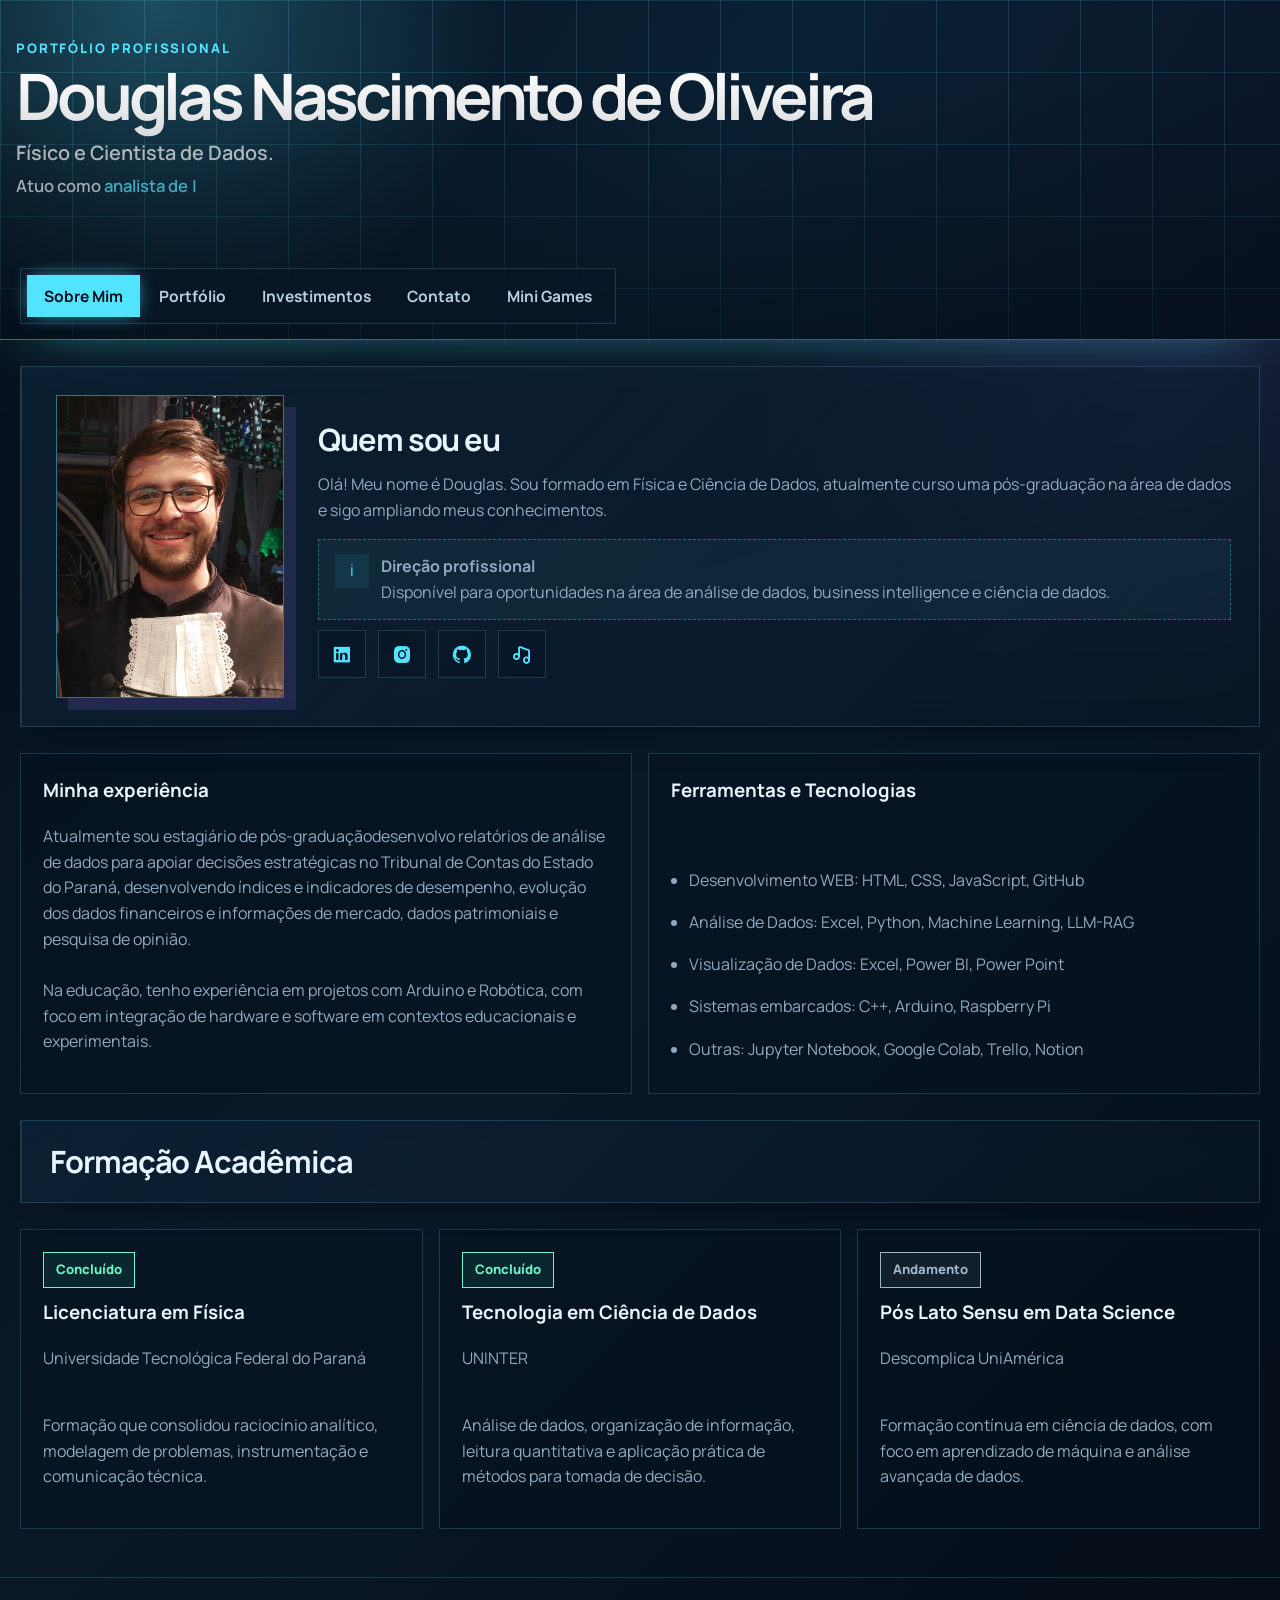
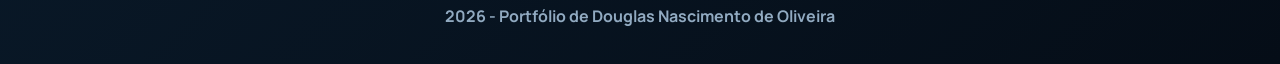
==== commit 5ae50e4a: "feat(portfolio): add image-driven news system with carousel and publication details" ====
--- a/index.html
+++ b/index.html
@@ -83,7 +83,7 @@
         <section class="grid cols-2">
             <article class="topic-card">
                 <h3>Minha experiência</h3>
-                <p class="lead">Atualmente sou estagiário de pós-graduação edesenvolvo relatórios de análise de dados para apoiar decisões estratégicas no Tribunal de Contas do Estado do Paraná, desenvolvendo índices e indicadores de desempenho, evolução dos dados financeiros e informações de mercado, dados patrimoniais e pesquisa de opinião.</p>
+                <p class="lead">Atualmente sou estagiário de pós-graduaçãodesenvolvo relatórios de análise de dados para apoiar decisões estratégicas no Tribunal de Contas do Estado do Paraná, desenvolvendo índices e indicadores de desempenho, evolução dos dados financeiros e informações de mercado, dados patrimoniais e pesquisa de opinião.</p>
                 <p class="lead">Na educação, tenho experiência em projetos com Arduino e Robótica, com foco em integração de hardware e software em contextos educacionais e experimentais.</p>
             </article>
 
--- a/assets/style.css
+++ b/assets/style.css
@@ -1505,3 +1505,47 @@
 @media (max-width: 900px) {
   .contact-layout { grid-template-columns: 1fr; }
 }
+
+/* News portfolio */
+.news-section { margin-top: 14px; }
+.news-section-heading { max-width: 720px; margin-bottom: 28px; }
+.news-section-heading .eyebrow { margin: 0 0 6px; color: var(--primary); font-weight: 800; letter-spacing: .12em; text-transform: uppercase; }
+.news-section-heading h2 { margin: 0 0 8px; font-size: clamp(2rem, 4vw, 3.4rem); letter-spacing: -.065em; }
+.news-feed { display: grid; grid-template-columns: repeat(3, minmax(0, 1fr)); gap: 18px; }
+.news-card { display: flex; min-height: 100%; flex-direction: column; border: 1px solid var(--border); background: rgba(7, 22, 37, .55); }
+.news-card-featured { grid-column: span 2; }
+.news-card-image { width: 100%; aspect-ratio: 16 / 9; object-fit: cover; border-bottom: 1px solid var(--border); cursor: pointer; }
+.news-card-image:focus-visible { outline: 2px solid var(--primary); outline-offset: -4px; }
+.news-card-featured .news-card-image { aspect-ratio: 21 / 9; }
+.news-card-content { display: flex; flex: 1; flex-direction: column; align-items: flex-start; padding: 22px; }
+.news-card-meta { display: flex; width: 100%; align-items: center; justify-content: space-between; gap: 12px; margin-bottom: 18px; font-size: .78rem; color: var(--muted); }
+.news-card-meta .badge { flex: 0 0 auto; }
+.news-card h2 { margin: 0 0 10px; font-size: 1.22rem; line-height: 1.3; }
+.news-card p { margin: 0; color: var(--muted); font-size: .93rem; }
+.news-card-actions { display: flex; width: 100%; align-items: center; justify-content: space-between; gap: 12px; margin-top: auto; padding-top: 24px; }
+.news-read-button, .news-direct-link { border: 0; background: transparent; color: var(--primary); font: inherit; font-weight: 800; cursor: pointer; }
+.news-direct-link { color: var(--muted); font-size: .82rem; }
+.news-read-button:hover, .news-direct-link:hover { color: #fff; }
+.news-dialog { width: min(920px, calc(100vw - 32px)); max-height: min(88vh, 900px); padding: 0; border: 1px solid var(--border-strong); color: var(--text); background: #091827; box-shadow: 0 0 60px rgba(0,0,0,.65); }
+.news-dialog::backdrop { background: rgba(1, 8, 15, .78); backdrop-filter: blur(5px); }
+.news-dialog-close { position: sticky; float: right; z-index: 2; top: 14px; right: 14px; width: 38px; height: 38px; border: 1px solid var(--border-strong); background: rgba(5,19,33,.9); color: var(--primary); font-size: 1.6rem; cursor: pointer; }
+.news-dialog-gallery { margin: 24px 34px 0; }
+.news-dialog-gallery > img, .news-carousel-frame img { width: 100%; max-height: 480px; display: block; object-fit: cover; background: #06101b; border: 1px solid var(--border); }
+.news-carousel-frame { position: relative; }
+.news-carousel-control { position: absolute; top: 50%; width: 42px; height: 42px; transform: translateY(-50%); border: 1px solid var(--border-strong); background: rgba(5,19,33,.88); color: var(--primary); font-family: inherit; font-size: 2rem; font-weight: 800; line-height: 1; cursor: pointer; }
+.news-carousel-control:hover { background: var(--primary); color: #06111d; }
+.news-carousel-previous { left: 12px; }
+.news-carousel-next { right: 12px; }
+.news-carousel-counter { position: absolute; right: 12px; bottom: 12px; padding: 4px 8px; border: 1px solid var(--border); background: rgba(5,19,33,.86); color: var(--text); font-size: .78rem; font-weight: 800; }
+.news-dialog-header, .news-dialog-copy, .news-dialog-footer { padding-right: 34px; padding-left: 34px; }
+.news-dialog-header { min-height: 0; padding-top: 28px; padding-bottom: 0; color: var(--text); background: none; border: 0; box-shadow: none; overflow: visible; }
+.news-dialog-header::after { display: none; }
+.news-dialog-header h2 { margin: 10px 0 18px; font-size: clamp(1.65rem, 4vw, 2.5rem); line-height: 1.15; }
+.news-dialog-author, .news-dialog-date { display: block; margin: 0; color: var(--muted); font-size: .9rem; }
+.news-dialog-author { color: var(--text); font-weight: 800; }
+.news-dialog-date { margin-top: 2px; }
+.news-dialog-copy { padding-top: 6px; color: var(--muted); }
+.news-dialog-footer { margin-top: 24px; padding-top: 18px; padding-bottom: 34px; border-top: 1px solid var(--border); color: var(--muted); font-size: .9rem; }
+.news-dialog-footer .btn { margin-top: 18px; }
+@media (max-width: 900px) { .news-feed { grid-template-columns: repeat(2, minmax(0, 1fr)); } .news-card-featured { grid-column: span 2; } }
+@media (max-width: 600px) { .news-feed { grid-template-columns: 1fr; } .news-card-featured { grid-column: auto; } .news-card-featured .news-card-image { aspect-ratio: 16 / 9; } .news-card-content { padding: 18px; } .news-dialog-gallery { margin: 20px 20px 0; } .news-carousel-previous { left: 8px; } .news-carousel-next { right: 8px; } .news-dialog-header, .news-dialog-copy, .news-dialog-footer { padding-right: 20px; padding-left: 20px; } }
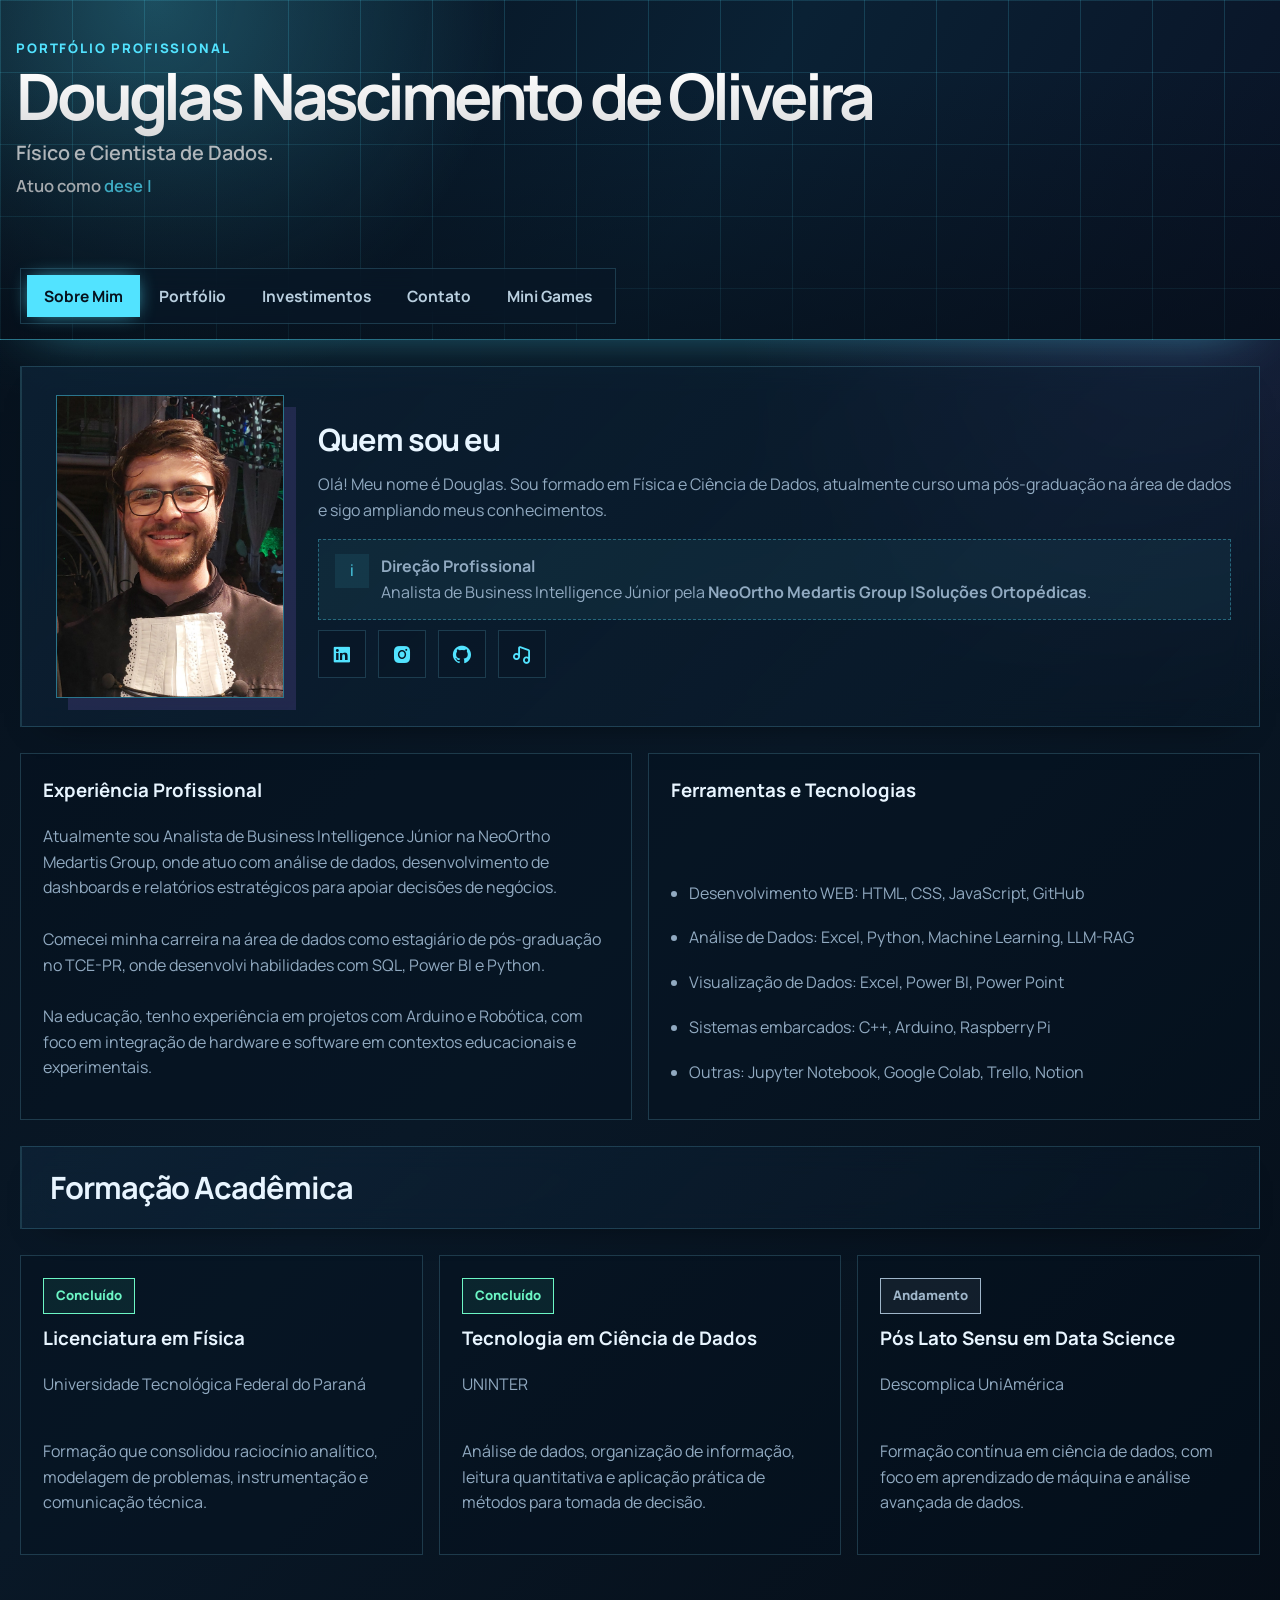
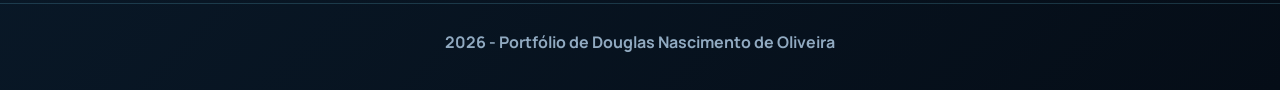
==== commit 80f7e0df: "Adjustments to the investments tab, portfolio, and professional profile update." ====
--- a/index.html
+++ b/index.html
@@ -58,12 +58,12 @@
                     <div class="notice info-strip">
                         <div class="info-icon" aria-hidden="true">i</div>
                         <div>
-                            <strong>Direção profissional</strong>
-                            <div>Disponível para oportunidades na área de análise de dados, business intelligence e ciência de dados.</div>
+                            <strong>Direção Profissional</strong>
+                            <div>Analista de Business Intelligence Júnior pela <strong>NeoOrtho Medartis Group |Soluções Ortopédicas</strong>.</div>
                         </div>
                     </div>
                     <div class="social-links" aria-label="Redes sociais">
-                        <a class="social-link" href="https://www.linkedin.com/in/douglas-nascimento-de-oliveira" target="_blank" rel="noreferrer" aria-label="LinkedIn">
+                        <a class="social-link" href="https://www.linkedin.com/in/DouglasNOliveira" target="_blank" rel="noreferrer" aria-label="LinkedIn">
                             <i class="bx bxl-linkedin-square"></i>
                         </a>
                         <a class="social-link" href="https://www.instagram.com/doug_nsc" target="_blank" rel="noreferrer" aria-label="Instagram">
@@ -82,9 +82,16 @@
 
         <section class="grid cols-2">
             <article class="topic-card">
-                <h3>Minha experiência</h3>
-                <p class="lead">Atualmente sou estagiário de pós-graduaçãodesenvolvo relatórios de análise de dados para apoiar decisões estratégicas no Tribunal de Contas do Estado do Paraná, desenvolvendo índices e indicadores de desempenho, evolução dos dados financeiros e informações de mercado, dados patrimoniais e pesquisa de opinião.</p>
-                <p class="lead">Na educação, tenho experiência em projetos com Arduino e Robótica, com foco em integração de hardware e software em contextos educacionais e experimentais.</p>
+                <h3>Experiência Profissional</h3>
+                <p class="lead">
+                    Atualmente sou Analista de Business Intelligence Júnior na NeoOrtho Medartis Group, onde atuo com análise de dados, desenvolvimento de dashboards e relatórios estratégicos para apoiar decisões de negócios.
+                </p>
+                <p class="lead">
+                    Comecei minha carreira na área de dados como estagiário de pós-graduação no TCE-PR, onde desenvolvi habilidades com SQL, Power BI e Python.
+                </p>
+                <p class="lead">
+                    Na educação, tenho experiência em projetos com Arduino e Robótica, com foco em integração de hardware e software em contextos educacionais e experimentais.
+                </p>
             </article>
 
             <article class="topic-card">
--- a/assets/style.css
+++ b/assets/style.css
@@ -1,3 +1,6 @@
+/* ========================================================================== */
+/* BASE GLOBAL: VARIÁVEIS, RESET, ESTRUTURA E TIPOGRAFIA                     */
+/* ========================================================================== */
 :root {
   --bg: #f4f7fb;
   --bg-soft: #e8eef6;
@@ -54,6 +57,7 @@
   color: var(--primary-light);
 }
 
+/* CABEÇALHO E APRESENTAÇÃO */
 header {
   position: relative;
   overflow: hidden;
@@ -91,21 +95,10 @@
   min-height: 176px;
 }
 
-.hero-split {
-  grid-template-columns: minmax(0, 1.2fr) minmax(240px, 0.8fr);
-  gap: 28px;
-}
-
 .hero-copy {
   display: grid;
   gap: 4px;
   align-content: start;
-}
-
-.hero-panel {
-  display: grid;
-  gap: 14px;
-  justify-self: end;
 }
 
 .hero .eyebrow {
@@ -169,51 +162,7 @@
   }
 }
 
-.hero-actions,
-.hero-meta {
-  display: flex;
-  flex-wrap: wrap;
-  gap: 12px;
-}
-
-.hero-pill,
-.hero-stat {
-  border: 1px solid rgba(255, 255, 255, 0.14);
-  background: transparent;
-  backdrop-filter: none;
-  box-shadow: none;
-}
-
-.hero-pill {
-  display: inline-flex;
-  align-items: center;
-  justify-content: center;
-  min-height: 42px;
-  padding: 10px 16px;
-  border-radius: 999px;
-  color: rgba(255, 255, 255, 0.92);
-  font-weight: 700;
-}
-
-.hero-stat {
-  padding: 0;
-  border: none;
-}
-
-.hero-stat strong,
-.hero-stat span {
-  display: block;
-}
-
-.hero-stat strong {
-  font-size: 1.38rem;
-  font-weight: 800;
-}
-
-.hero-stat span {
-  color: rgba(255, 255, 255, 0.74);
-}
-
+/* NAVEGAÇÃO PRINCIPAL E MENU SUSPENSO */
 .site-nav {
   margin-bottom: 22px;
 }
@@ -364,6 +313,7 @@
   background: rgba(45, 137, 195, 0.08);
 }
 
+/* COMPONENTES REUTILIZÁVEIS: CARDS, BOTÕES, BADGES E FORMULÁRIOS */
 .card {
   margin-bottom: 20px;
   padding: 8px 0 18px;
@@ -386,10 +336,6 @@
 
 .cols-2 {
   grid-template-columns: repeat(auto-fit, minmax(280px, 1fr));
-}
-
-.cols-3 {
-  grid-template-columns: repeat(auto-fit, minmax(230px, 1fr));
 }
 
 .lead {
@@ -494,6 +440,7 @@
   color: var(--muted);
 }
 
+/* FORMULÁRIOS E AÇÕES */
 .contact-form {
   display: grid;
   gap: 14px;
@@ -615,75 +562,6 @@
   width: 100%;
 }
 
-.cards-equal {
-  align-items: stretch;
-}
-
-.cards-equal .topic-card {
-  min-height: 280px;
-  height: 100%;
-}
-
-.cards-equal .topic-card .actions {
-  margin-top: auto;
-  padding-top: 18px;
-}
-
-.timeline-card {
-  overflow: hidden;
-}
-
-.timeline {
-  position: relative;
-  display: grid;
-  gap: 22px;
-  padding-left: 24px;
-}
-
-.timeline::before {
-  content: "";
-  position: absolute;
-  left: 67px;
-  top: 8px;
-  bottom: 8px;
-  width: 2px;
-  background: linear-gradient(180deg, #cfe0f1 0%, #8ab2d1 100%);
-}
-
-.timeline-item {
-  position: relative;
-  display: grid;
-  grid-template-columns: 84px minmax(0, 1fr);
-  gap: 22px;
-  align-items: start;
-}
-
-.timeline-year {
-  position: relative;
-  padding-top: 2px;
-  color: var(--primary);
-  font-weight: 800;
-  letter-spacing: 0.04em;
-  text-transform: uppercase;
-}
-
-.timeline-year::after {
-  content: "";
-  position: absolute;
-  top: 8px;
-  right: -14px;
-  width: 14px;
-  height: 14px;
-  border-radius: 50%;
-  background: #ffffff;
-  border: 4px solid var(--primary);
-  box-shadow: 0 0 0 6px rgba(31, 111, 165, 0.12);
-}
-
-.timeline-content {
-  min-width: 0;
-}
-
 .form-status {
   min-height: 24px;
   margin-top: 2px;
@@ -705,6 +583,7 @@
   transform: none;
 }
 
+/* RODAPÉ */
 .footer {
   padding: 26px 12px 34px;
   text-align: center;
@@ -712,57 +591,7 @@
   font-weight: 700;
 }
 
-.investments-page {
-  width: min(1560px, calc(100vw - 32px));
-  position: relative;
-  left: 50%;
-  transform: translateX(-50%);
-}
-
-.investments-layout {
-  width: min(1480px, 100%);
-  margin: 0 auto;
-  display: grid;
-  gap: 22px;
-  grid-template-columns: minmax(360px, 410px) minmax(0, 1fr);
-  align-items: stretch;
-}
-
-.investments-shell {
-  display: grid;
-  height: auto;
-}
-
-.investments-info {
-  position: sticky;
-  top: 20px;
-  height: 100%;
-}
-
-.investments-copy {
-  max-width: 760px;
-}
-
-.report-embed {
-  width: 100%;
-  padding: 8px;
-  border-radius: 24px;
-  border: 1px solid rgba(216, 228, 241, 0.92);
-  background: rgba(255, 255, 255, 0.84);
-  box-shadow: var(--shadow-soft);
-}
-
-.report-frame {
-  width: 100%;
-  display: block;
-  aspect-ratio: 16 / 9;
-  height: auto;
-  min-height: 0;
-  border: 0;
-  border-radius: 18px;
-  background: #f8fbfe;
-}
-
+/* MINI GAMES: TABULEIRO, PAINEL E CONTROLES */
 .snake-layout {
   margin-top: 42px;
   align-items: start;
@@ -1001,26 +830,8 @@
   padding: 16px 18px;
 }
 
+/* RESPONSIVIDADE DA BASE E DOS MINI GAMES */
 @media (max-width: 900px) {
-  .investments-layout {
-    width: 100%;
-    grid-template-columns: 1fr;
-  }
-
-  .investments-info {
-    position: static;
-    height: auto;
-  }
-
-  .investments-shell {
-    height: auto;
-  }
-
-  .report-embed {
-    height: auto;
-    min-height: 0;
-  }
-
   .snake-layout {
     grid-template-columns: 1fr;
   }
@@ -1039,15 +850,6 @@
     justify-content: center;
   }
 
-  .report-embed {
-    padding: 14px;
-  }
-
-  .report-frame {
-    aspect-ratio: 16 / 9;
-    height: auto;
-    min-height: 0;
-  }
 }
 
 @media (max-width: 760px) {
@@ -1061,26 +863,7 @@
       margin-top: -58px;
     }
 
-  .investments-page {
-    width: min(100%, calc(100vw - 20px));
-    left: 0;
-    transform: none;
-  }
-
-  .report-embed {
-    padding: 8px;
-    border-radius: 18px;
-  }
-
-  .report-frame {
-    aspect-ratio: 16 / 9;
-    height: auto;
-    min-height: 0;
-    border-radius: 14px;
-  }
-
   .hero,
-  .hero-split,
   .profile-summary {
     grid-template-columns: 1fr;
   }
@@ -1093,21 +876,6 @@
   .hero h1,
   .hero h2 {
     min-height: 0;
-  }
-
-  .hero-panel {
-    justify-self: stretch;
-  }
-
-  .hero-actions,
-  .hero-meta {
-    flex-direction: column;
-    align-items: stretch;
-  }
-
-  .hero-pill,
-  .hero-actions .btn {
-    width: 100%;
   }
 
   .nav-toggle {
@@ -1184,25 +952,6 @@
     visibility: visible;
   }
 
-  .timeline {
-    padding-left: 0;
-  }
-
-  .timeline::before {
-    left: 8px;
-  }
-
-  .timeline-item {
-    grid-template-columns: 1fr;
-    gap: 14px;
-    padding-left: 28px;
-  }
-
-  .timeline-year::after {
-    left: -27px;
-    right: auto;
-  }
-
   .snake-board-shell {
     padding: 12px;
   }
@@ -1228,9 +977,9 @@
   }
 }
 
-/* --------------------------------------------------------------------------
-   Visual system refresh: clean, transparent and neon
-   -------------------------------------------------------------------------- */
+/* ========================================================================== */
+/* TEMA NEON: SOBRESCRITAS VISUAIS GLOBAIS                                   */
+/* ========================================================================== */
 :root {
   --bg: #07111d;
   --bg-soft: #0a1828;
@@ -1293,14 +1042,6 @@
 .hero h1 { letter-spacing: -0.065em; }
 .typed-text, .typed-cursor { color: var(--primary); }
 
-.hero-pill,
-.hero-stat {
-  border-color: rgba(82, 227, 255, 0.3);
-  background: rgba(7, 22, 37, 0.32);
-  backdrop-filter: blur(10px);
-}
-.hero-pill { border-radius: 0; }
-
 .container { width: min(1300px, calc(100vw - 40px)); }
 .site-nav { margin-bottom: 32px; }
 .site-nav {
@@ -1367,6 +1108,7 @@
 .card h2 { font-size: clamp(1.45rem, 2.4vw, 2rem); letter-spacing: -0.035em; }
 .lead, .muted, .bullet-list { color: var(--muted); }
 
+/* CONTATO: GRID, CANAIS E FORMULÁRIO */
 .contact-layout {
   width: min(1280px, 100%);
   margin: 0 auto;
@@ -1416,6 +1158,7 @@
   margin-right: 0;
 }
 
+/* CARDS DE CONTEÚDO E BADGES */
 .topic-card {
   padding: 22px;
   border-radius: 0;
@@ -1437,16 +1180,6 @@
 }
 .badge.success { color: #6cf6c5; background: rgba(65, 240, 184, 0.08); }
 .badge.muted { color: #9fb6ca; background: rgba(159, 182, 202, 0.08); }
-.cards-equal .topic-card {
-  grid-template-rows: 36px 25px minmax(0, 1fr) auto;
-  gap: 10px;
-}
-.cards-equal .topic-card h3 {
-  margin: 0;
-}
-.cards-equal .topic-card .muted {
-  margin: 0;
-}
 .notice { border-radius: 0; border-color: rgba(82, 227, 255, 0.34); background: rgba(82, 227, 255, 0.06); }
 .info-icon { border-radius: 0; color: var(--primary); background: rgba(82, 227, 255, 0.08); }
 .profile-photo { border-radius: 0; border-color: rgba(82, 227, 255, 0.45); box-shadow: 12px 12px 0 rgba(160, 117, 255, 0.15); }
@@ -1469,15 +1202,8 @@
 .social-link { border-radius: 0; border-color: var(--border); background: rgba(5, 19, 33, 0.4); color: var(--primary); box-shadow: none; }
 .social-link:hover { background: var(--primary); color: #06111d; box-shadow: 0 0 20px -7px var(--primary); }
 
-.timeline { padding-left: 28px; }
-.timeline::before { width: 1px; left: 71px; background: linear-gradient(180deg, transparent, var(--primary), var(--accent), transparent); }
-.timeline-item { grid-template-columns: 88px minmax(0, 1fr); gap: 24px; }
-.timeline-year { color: var(--primary); }
-.timeline-year::after { border-radius: 0; background: #081725; border-color: var(--primary); box-shadow: 0 0 0 5px rgba(82, 227, 255, 0.08), 0 0 15px -2px var(--primary); }
-
-.report-embed,
+/* MINI GAMES: TEMA NEON */
 .snake-board-shell { border-radius: 0; border-color: var(--border); background: rgba(5, 19, 33, 0.54); box-shadow: none; }
-.report-frame { border-radius: 0; background: #07111d; }
 .game-stage-chip { border-radius: 0; border-color: rgba(82, 227, 255, 0.32); background: rgba(82, 227, 255, 0.08); color: var(--primary); }
 .snake-board { border-radius: 0; border-color: rgba(82, 227, 255, 0.54); box-shadow: 0 0 26px -16px var(--primary); }
 .control-btn { border-radius: 0; border-color: rgba(82, 227, 255, 0.5); background: rgba(82, 227, 255, 0.12); box-shadow: none; }
@@ -1499,14 +1225,15 @@
   .contact-layout { grid-template-columns: 1fr; }
   .contact-channel-grid { grid-template-columns: 1fr; }
   .contact-channel-grid .contact-channel:last-child { grid-column: auto; }
-  .timeline::before { left: 8px; }
 }
 
 @media (max-width: 900px) {
   .contact-layout { grid-template-columns: 1fr; }
 }
 
-/* News portfolio */
+/* ========================================================================== */
+/* PORTFÓLIO: NOTÍCIAS, CARROSSEL E MODAL DE LEITURA                         */
+/* ========================================================================== */
 .news-section { margin-top: 14px; }
 .news-section-heading { max-width: 720px; margin-bottom: 28px; }
 .news-section-heading .eyebrow { margin: 0 0 6px; color: var(--primary); font-weight: 800; letter-spacing: .12em; text-transform: uppercase; }
@@ -1549,3 +1276,326 @@
 .news-dialog-footer .btn { margin-top: 18px; }
 @media (max-width: 900px) { .news-feed { grid-template-columns: repeat(2, minmax(0, 1fr)); } .news-card-featured { grid-column: span 2; } }
 @media (max-width: 600px) { .news-feed { grid-template-columns: 1fr; } .news-card-featured { grid-column: auto; } .news-card-featured .news-card-image { aspect-ratio: 16 / 9; } .news-card-content { padding: 18px; } .news-dialog-gallery { margin: 20px 20px 0; } .news-carousel-previous { left: 8px; } .news-carousel-next { right: 8px; } .news-dialog-header, .news-dialog-copy, .news-dialog-footer { padding-right: 20px; padding-left: 20px; } }
+
+/* ========================================================================== */
+/* INVESTIMENTOS: KPIS, COTAÇÕES, GRÁFICOS, TABELAS E ALOCAÇÃO               */
+/* ========================================================================== */
+
+.html-dashboard { display: grid; gap: 20px; }
+.dashboard-meta, .dashboard-panel, .dashboard-sources { border: 1px solid var(--border); background: rgba(7, 22, 37, .55); }
+.dashboard-meta { display: grid; grid-template-columns: minmax(0, 1fr) auto; align-items: center; gap: 18px; padding: 12px 20px; overflow: hidden; }
+.quote-ticker { min-width: 0; overflow: hidden; -webkit-mask-image: linear-gradient(90deg, transparent, #000 3%, #000 97%, transparent); mask-image: linear-gradient(90deg, transparent, #000 3%, #000 97%, transparent); }
+.quote-ticker-track { display: flex; width: max-content; animation: quote-ticker-scroll 46s linear infinite; }
+.quote-ticker:hover .quote-ticker-track { animation-play-state: paused; }
+.ticker-item { display: inline-flex; align-items: center; gap: 8px; padding: 0 22px; border-right: 1px solid var(--border); color: var(--muted); font-size: .78rem; white-space: nowrap; }
+.ticker-item b { color: var(--text); }
+.ticker-item strong { color: var(--primary); }
+.ticker-item i { font-style: normal; font-weight: 800; }
+.ticker-item.is-positive i { color: #6cf6c5; }
+.ticker-item.is-negative i { color: #ff718d; }
+@keyframes quote-ticker-scroll { to { transform: translateX(-50%); } }
+.panel-label { margin: 0 0 4px; color: var(--primary); font-size: .74rem; font-weight: 800; letter-spacing: .12em; text-transform: uppercase; }
+.dashboard-status { display: inline-flex; align-items: center; gap: 8px; color: var(--muted); font-size: .85rem; font-weight: 700; }
+.dashboard-status .bx { color: var(--primary); font-size: 1.15rem; }
+.dashboard-kpis { display: grid; grid-template-columns: repeat(6, minmax(0, 1fr)); gap: 14px; }
+.dashboard-kpi { display: grid; gap: 6px; min-height: 136px; padding: 20px; border: 1px solid var(--border); background: rgba(7, 22, 37, .44); }
+.dashboard-kpi .bx { color: var(--primary); font-size: 1.35rem; }
+.dashboard-kpi span { color: var(--muted); font-size: .83rem; font-weight: 700; }
+.dashboard-kpi strong { font-size: clamp(1.15rem, 2vw, 1.6rem); letter-spacing: -.04em; }
+.dashboard-grid { display: grid; grid-template-columns: minmax(0, 1.55fr) minmax(300px, .85fr); grid-template-areas: "chart allocation" "positions movements"; gap: 18px; align-items: stretch; }
+.dashboard-grid > .dashboard-panel { height: 100%; box-sizing: border-box; }
+.dashboard-grid > :nth-child(1) { grid-area: chart; }
+.dashboard-grid > :nth-child(2) { grid-area: allocation; }
+.dashboard-grid > :nth-child(3) { grid-area: positions; }
+.dashboard-grid > :nth-child(4) { grid-area: movements; }
+.dashboard-grid > :nth-child(2) { display: flex; flex-direction: column; }
+.dashboard-grid > :nth-child(2) .allocation { flex: 1; min-height: 0; }
+.dashboard-grid > :nth-child(3), .dashboard-grid > :nth-child(4) { align-self: stretch; height: 580px; min-height: 0; }
+.dashboard-grid > :nth-child(3), .dashboard-grid > :nth-child(4) { display: flex; flex-direction: column; }
+.dashboard-grid > :nth-child(3) .dashboard-table-wrap { height: 480px; max-height: 480px; overflow-x: hidden; overflow-y: auto; padding-right: 14px; scrollbar-gutter: stable; }
+.dashboard-grid > :nth-child(3) .dashboard-table { width: 100%; margin-right: 0; }
+.dashboard-grid > :nth-child(4) .movement-list { height: auto; max-height: 470px; overflow: hidden; }
+.dashboard-panel { min-width: 0; padding: 22px; }
+.dashboard-panel-wide { grid-column: auto; }
+.panel-heading { display: flex; justify-content: space-between; gap: 14px; align-items: start; margin-bottom: 18px; }
+.dashboard-grid > :nth-child(3) .panel-heading, .dashboard-grid > :nth-child(4) .panel-heading { box-sizing: border-box; min-height: 64px; }
+.panel-heading h3 { margin: 0; font-size: 1.2rem; }
+.panel-note { color: var(--muted); font-size: .85rem; }
+.dashboard-select { min-width: 130px; border: 1px solid var(--border); background: #091827; color: var(--text); padding: 8px; font: inherit; }
+.price-chart { min-height: 285px; display: grid; align-content: end; }
+.chart-controls { display: grid; gap: 6px; margin: 8px 0 4px; }
+.ohlcv-controls, .interval-controls { display: grid; gap: 6px; }
+.ohlcv-controls { grid-template-columns: repeat(4, minmax(0, 1fr)); }
+.interval-controls { grid-template-columns: repeat(7, minmax(0, 1fr)); }
+.chart-control { min-height: 32px; border: 1px solid var(--border); background: rgba(7, 22, 37, .48); color: var(--muted); font: inherit; font-size: .72rem; font-weight: 800; cursor: pointer; }
+.chart-control:hover, .chart-control.active { border-color: var(--primary); background: rgba(82, 227, 255, .16); color: var(--primary); }
+.chart-control:disabled { border-color: var(--border); background: rgba(7, 22, 37, .24); color: rgba(145, 170, 193, .42); cursor: not-allowed; }
+.price-chart-canvas { position: relative; }
+.price-chart-heading-actions { display: flex; align-items: center; gap: 10px; margin-left: auto; }
+.chart-value-badge { display: grid; gap: 2px; padding: 7px 10px; border: 1px solid var(--primary); background: rgba(4, 18, 31, .92); text-align: right; pointer-events: none; }
+.chart-value-badge span { color: var(--muted); font-size: .68rem; font-weight: 700; text-transform: uppercase; }
+.chart-value-badge strong { color: var(--primary); font-size: .82rem; }
+.price-chart svg { width: 100%; overflow: visible; }
+.price-chart-area { fill: rgba(82, 227, 255, .08); }
+.price-chart-line { fill: none; stroke: var(--primary); stroke-width: 3; vector-effect: non-scaling-stroke; }
+.price-chart-guide { display: none; stroke: rgba(226, 239, 255, .65); stroke-width: 1; stroke-dasharray: 4 4; vector-effect: non-scaling-stroke; pointer-events: none; }
+.price-chart-point { display: none; fill: var(--primary); stroke: var(--surface); stroke-width: 3; vector-effect: non-scaling-stroke; pointer-events: none; }
+.price-chart-hit-area { fill: transparent; cursor: crosshair; outline: none; }
+.price-chart-hit-area:focus { fill: rgba(82, 227, 255, .025); }
+.price-chart-canvas.is-inspecting .price-chart-guide, .price-chart-canvas.is-inspecting .price-chart-point { display: block; }
+.price-chart-tooltip { display: none; position: absolute; left: var(--tooltip-x); top: var(--tooltip-y); transform: translate(-50%, calc(-100% - 12px)); min-width: 122px; padding: 8px 10px; border: 1px solid var(--primary); background: rgba(4, 18, 31, .96); color: var(--text); pointer-events: none; text-align: center; z-index: 2; }
+.price-chart-tooltip strong, .price-chart-tooltip span { display: block; }
+.price-chart-tooltip span { margin-top: 2px; color: var(--muted); font-size: .75rem; }
+.price-chart-canvas.is-inspecting .price-chart-tooltip { display: block; }
+.chart-range { display: flex; justify-content: space-between; gap: 12px; color: var(--muted); font-size: .8rem; }
+.chart-range strong { color: var(--primary); }
+.allocation { display: flex; flex-direction: row; align-items: center; justify-content: center; gap: 16px; }
+.allocation-ring { width: 205px; aspect-ratio: 1; display: grid; place-items: center; border-radius: 50%; position: relative; }
+.allocation-ring::after { content: ""; position: absolute; inset: 27px; border-radius: 50%; background: #091827; }
+.allocation-ring > span { position: relative; z-index: 1; display: grid; gap: 2px; max-width: 130px; color: var(--text); font-size: .88rem; font-weight: 800; text-align: center; }
+.allocation-ring > span b, .allocation-ring > span small { display: block; }
+.allocation-ring > span small { color: var(--muted); font-size: .68rem; }
+.allocation-controls { display: grid; grid-template-columns: repeat(4, minmax(0, 1fr)); gap: 6px; margin: -4px 0 16px; }
+.allocation-control { min-height: 31px; border: 1px solid var(--border); background: rgba(7, 22, 37, .48); color: var(--muted); font: inherit; font-size: .7rem; font-weight: 800; cursor: pointer; }
+.allocation-control:hover, .allocation-control.active { border-color: var(--primary); background: rgba(82, 227, 255, .16); color: var(--primary); }
+.allocation-donut-tooltip { position: absolute; z-index: 3; display: none; inset: auto 50% 50% auto; width: max-content; max-width: 180px; padding: 7px 9px; border: 1px solid var(--primary); background: rgba(4, 18, 31, .96); color: var(--text); font-size: .72rem; line-height: 1.35; pointer-events: none; transform: translate(50%, 50%); text-align: center; }
+.allocation-donut-tooltip.is-visible { display: grid; }
+.allocation-donut-tooltip strong, .allocation-donut-tooltip span { display: block; }
+.allocation-donut-tooltip span { color: var(--muted); }
+.allocation-legend { display: grid; flex: 0 1 auto; width: auto; gap: 12px; }
+.allocation-legend div { display: grid; grid-template-columns: 10px minmax(0, 106px) 54px; gap: 8px; align-items: center; color: var(--muted); font-size: .82rem; }
+.allocation-legend strong { text-align: right; }
+.allocation-legend i { width: 10px; height: 10px; }
+.allocation-legend strong { color: var(--text); }
+.dashboard-table-wrap { max-height: 400px; overflow: auto; }
+.dashboard-table { width: 100%; border-collapse: collapse; font-size: .79rem; }
+.dashboard-table th, .dashboard-table td { padding: 10px 6px; border-bottom: 1px solid var(--border); text-align: right; white-space: nowrap; }
+.dashboard-table th:first-child, .dashboard-table td:first-child, .dashboard-table th:nth-child(2), .dashboard-table td:nth-child(2) { text-align: left; }
+.dashboard-table th { color: var(--muted); font-size: .75rem; text-transform: uppercase; }
+.dashboard-table thead th { position: sticky; top: 0; z-index: 3; background: #081827; }
+.dashboard-table th button { width: 100%; padding: 0; border: 0; background: transparent; color: inherit; font: inherit; font-weight: inherit; text-align: inherit; text-transform: inherit; cursor: pointer; }
+.dashboard-table th button::after, .movement-sort::after { display: inline-block; width: .9em; margin-left: 3px; color: var(--primary); content: "↕"; opacity: .4; }
+.dashboard-table th button[aria-sort="asc"]::after, .movement-sort[aria-sort="asc"]::after { content: "↑"; opacity: 1; }
+.dashboard-table th button[aria-sort="desc"]::after, .movement-sort[aria-sort="desc"]::after { content: "↓"; opacity: 1; }
+.dashboard-table td small { display: block; margin-top: 2px; font-size: .7rem; }
+.dashboard-table .positive { color: #6cf6c5; }
+.dashboard-table .negative { color: #ff718d; }
+.dashboard-table td[data-tooltip] { position: relative; cursor: help; }
+.dashboard-table td[data-tooltip]::after { position: absolute; z-index: 5; display: none; bottom: calc(100% + 6px); left: 50%; padding: 6px 8px; border: 1px solid var(--primary); background: rgba(4, 18, 31, .96); color: var(--text); content: attr(data-tooltip); font-size: .72rem; font-weight: 700; line-height: 1.35; pointer-events: none; transform: translateX(-50%); white-space: nowrap; }
+.dashboard-table td[data-tooltip]:hover::after, .dashboard-table td[data-tooltip]:focus::after { display: block; }
+.dashboard-table td.btc-quantity { color: #ffbe5c; font-weight: 800; }
+.dashboard-table td.btc-quantity::after { border-color: #ffbe5c; background: rgba(53, 34, 11, .98); color: #ffe0aa; }
+.movement-panel { --movement-title-size: 1.22rem; --movement-label-size: .75rem; --movement-header-size: .75rem; --movement-asset-size: .79rem; --movement-detail-size: .79rem; --movement-value-size: .79rem; --movement-columns: 118px minmax(0, 1fr) 92px; }
+.movement-heading { align-items: center; }
+.movement-panel h3 { font-size: var(--movement-title-size); }
+.movement-filter { display: grid; gap: 4px; min-width: 148px; color: var(--muted); font-size: var(--movement-label-size); font-weight: 800; text-transform: uppercase; }
+.movement-filter .dashboard-select { min-height: 34px; padding: 6px 28px 6px 10px; font-size: .78rem; }
+.dashboard-grid > :nth-child(4) .movement-list { flex: 1; min-height: 0; max-height: none; overflow-x: hidden; overflow-y: auto; scrollbar-gutter: stable; padding-right: 6px; }
+.movement-list { display: block; }
+.movement-table-head, .movement { display: grid; grid-template-columns: var(--movement-columns); justify-items: center; align-items: center; gap: 10px; }
+.movement-table-head { position: sticky; top: 0; z-index: 3; min-height: 42px; border-bottom: 1px solid var(--border); background: #081827; color: var(--muted); font-size: var(--movement-header-size); font-weight: 700; text-transform: uppercase; }
+.movement-table-head button, .movement-table-head span, .movement strong, .movement span, .movement b { width: 100%; text-align: center; }
+.movement-sort { padding: 0; border: 0; background: transparent; color: inherit; font: inherit; font-weight: inherit; text-transform: inherit; cursor: pointer; }
+.movement-sort i { display: none; }
+.movement { box-sizing: border-box; min-height: 54px; padding: 8px 0; border-bottom: 1px solid var(--border); }
+.movement strong { overflow: hidden; font-size: var(--movement-asset-size); text-overflow: ellipsis; white-space: nowrap; }
+.movement span { overflow: hidden; color: var(--muted); font-size: var(--movement-detail-size); text-overflow: ellipsis; white-space: nowrap; }
+.movement b { color: var(--primary); font-size: var(--movement-value-size); white-space: nowrap; }
+.portfolio-evolution-panel { position: relative; min-width: 0; }
+.portfolio-evolution-chart { min-height: 330px; }
+.portfolio-current-badge { position: absolute; z-index: 4; top: 26px; right: 32px; display: grid; gap: 2px; padding: 7px 10px; border: 1px solid var(--primary); background: rgba(4, 18, 31, .92); text-align: right; }
+.portfolio-current-badge span { color: var(--muted); font-size: .68rem; font-weight: 700; text-transform: uppercase; }
+.portfolio-current-badge strong { color: var(--primary); font-size: .82rem; }
+.portfolio-chart-legend { display: flex; justify-content: center; gap: 14px; margin: 2px 0 10px; color: var(--muted); font-size: .78rem; }
+.portfolio-chart-legend span { display: inline-flex; align-items: center; gap: 5px; }
+.portfolio-chart-legend i { width: 14px; height: 9px; background: #167ca7; }
+.portfolio-chart-legend span + span i { height: 3px; background: #00b86b; }
+.portfolio-chart-canvas svg { display: block; width: 100%; overflow: visible; }
+.portfolio-chart-canvas { position: relative; }
+.portfolio-value-bar { fill: #167ca7; }
+.portfolio-dividends-area { fill: rgba(0, 184, 107, .25); pointer-events: none; }
+.portfolio-dividends-line { fill: none; stroke: #00b86b; stroke-width: 2.5; stroke-linecap: round; stroke-linejoin: round; vector-effect: non-scaling-stroke; }
+.portfolio-chart-hit-area { fill: transparent; cursor: crosshair; }
+.portfolio-chart-tooltip { position: fixed; z-index: 20; display: none; width: 380px; min-height: 168px; padding: 16px 18px; border: 1px solid rgba(82, 227, 255, .72); background: rgba(5, 20, 34, .82); color: var(--text); box-shadow: 0 18px 35px rgba(0, 0, 0, .42), 0 0 24px -12px var(--primary); backdrop-filter: blur(12px); pointer-events: none; }
+.portfolio-chart-tooltip.is-visible { display: grid; gap: 12px; }
+.portfolio-chart-tooltip h4 { margin: 0; color: var(--primary); font-size: 1rem; text-align: center; }
+.portfolio-tooltip-grid { display: grid; grid-template-columns: repeat(2, minmax(0, 1fr)); gap: 14px 18px; }
+.portfolio-tooltip-item { display: grid; gap: 1px; min-width: 0; padding-left: 10px; border-left: 3px solid var(--primary); font-size: .76rem; }
+.portfolio-tooltip-item strong { color: var(--text); font-size: 1rem; }
+.portfolio-tooltip-item span { color: var(--muted); font-weight: 800; }
+.portfolio-tooltip-item.btc { border-color: #ffbe5c; }
+.portfolio-tooltip-item.btc strong, .portfolio-tooltip-item.btc span { color: #ffbe5c; }
+.portfolio-tooltip-item strong, .portfolio-tooltip-item span { overflow: hidden; text-overflow: ellipsis; white-space: nowrap; }
+.position-table-tooltip { position: fixed; z-index: 20; display: none; width: 390px; min-height: 238px; padding: 16px 18px; border: 1px solid rgba(82, 227, 255, .72); background: rgba(5, 20, 34, .88); color: var(--text); box-shadow: 0 18px 35px rgba(0, 0, 0, .45), 0 0 24px -12px var(--primary); backdrop-filter: blur(12px); pointer-events: none; }
+.position-table-tooltip.is-visible { display: grid; gap: 10px; }
+.position-table-tooltip h4 { margin: 0; color: var(--primary); font-size: .94rem; text-align: center; white-space: nowrap; }
+.position-tooltip-quantity { margin: -4px 0 0; color: #ffcf7b; font-size: .72rem; text-align: center; }
+.position-tooltip-quantity strong { color: #ffbe5c; }
+.position-tooltip-legend { display: flex; gap: 10px; color: var(--muted); font-size: .7rem; }
+.position-tooltip-legend span { display: inline-flex; align-items: center; gap: 4px; white-space: nowrap; }
+.position-tooltip-legend i { width: 12px; height: 3px; background: #6cf6c5; }
+.position-tooltip-legend .quote { background: #52e3ff; }
+.position-tooltip-legend .quote.btc { background: #ffbe5c; }
+.position-tooltip-chart { width: 100%; height: 126px; }
+.position-tooltip-chart svg { display: block; width: 100%; height: 100%; }
+.position-average-line { stroke: #6cf6c5; stroke-width: 2; stroke-linecap: round; vector-effect: non-scaling-stroke; }
+.position-price-line { fill: none; stroke: #52e3ff; stroke-width: 2; stroke-linecap: round; stroke-linejoin: round; vector-effect: non-scaling-stroke; }
+.position-price-line.btc { stroke: #ffbe5c; }
+.position-tooltip-range { display: flex; justify-content: space-between; color: var(--muted); font-size: .68rem; }
+.dashboard-sources { display: flex; align-items: center; justify-content: space-between; gap: 20px; padding: 18px 22px; color: var(--muted); font-size: .86rem; }
+.dashboard-sources p { margin: 0; }
+.back-to-top { position: fixed; z-index: 30; right: max(18px, calc((100vw - 1300px) / 4)); bottom: 28px; display: inline-grid; width: 42px; height: 42px; place-items: center; padding: 0; border: 1px solid var(--primary); background: rgba(5, 20, 34, .84); color: var(--primary); font: inherit; opacity: 0; pointer-events: none; transform: translateY(10px); transition: opacity .2s ease, transform .2s ease, background .2s ease; backdrop-filter: blur(12px); cursor: pointer; }
+.back-to-top i { font-size: 1.2rem; }
+.back-to-top:hover, .back-to-top:focus-visible { background: rgba(82, 227, 255, .14); outline: none; }
+.back-to-top.is-visible { opacity: 1; pointer-events: auto; transform: translateY(0); }
+@media (max-width: 900px) { .dashboard-kpis { grid-template-columns: repeat(2, minmax(0, 1fr)); } .dashboard-grid { grid-template-columns: 1fr; grid-template-areas: "chart" "allocation" "positions" "movements"; } .dashboard-grid > :nth-child(3), .dashboard-grid > :nth-child(4) { height: auto; } .dashboard-grid > :nth-child(3) .dashboard-table-wrap { height: auto; max-height: 400px; } }
+@media (max-width: 600px) { .dashboard-meta { grid-template-columns: 1fr; gap: 8px; padding: 12px; } .quote-ticker { order: 2; } .dashboard-status { justify-content: center; } .dashboard-sources { align-items: stretch; flex-direction: column; } .dashboard-kpis { grid-template-columns: 1fr; } .allocation { flex-direction: column; } .allocation-legend { width: min(100%, 280px); } .allocation-ring { margin: 0 auto; } .dashboard-panel { padding: 18px; } .interval-controls, .allocation-controls { grid-template-columns: repeat(2, minmax(0, 1fr)); } }
+@media (prefers-reduced-motion: reduce) { .quote-ticker-track { animation: none; } }
+.asset-kpi-columns { display: grid; grid-template-columns: repeat(2, minmax(0, 1fr)); gap: 18px; }
+.asset-kpi-columns .asset-section { align-self: stretch; align-content: start; margin: 0; padding: 20px; border: 1px solid var(--border); background: rgba(7, 22, 37, .55); }
+.asset-kpi-columns .asset-section-heading { min-height: 70px; align-items: start; }
+.asset-kpi-columns .dashboard-kpis { grid-template-columns: repeat(3, minmax(0, 1fr)); }
+.asset-section { display: grid; gap: 16px; padding-top: 18px; border-top: 1px solid var(--border); }
+.asset-section-heading { display: flex; align-items: end; justify-content: space-between; gap: 18px; }
+.asset-section-heading .eyebrow { margin: 0 0 4px; color: var(--primary); font-size: .74rem; font-weight: 800; letter-spacing: .12em; text-transform: uppercase; }
+.asset-section-heading h2 { margin: 0; font-size: clamp(1.45rem, 2.5vw, 2rem); letter-spacing: -.04em; }
+.asset-section-heading > span { color: var(--muted); font-size: .85rem; font-weight: 700; }
+.asset-section-grid { display: grid; grid-template-columns: repeat(2, minmax(0, 1fr)); gap: 18px; }
+.bar-chart { display: grid; gap: 13px; }
+.bar-item { position: relative; display: grid; grid-template-columns: minmax(210px, 1fr) minmax(180px, 1.35fr) 58px; align-items: center; gap: 12px; color: var(--muted); font-size: .8rem; }
+.bar-item div { display: grid; gap: 2px; }
+.bar-item strong { color: var(--text); font-size: .76rem; }
+.bar-item i { height: 7px; overflow: hidden; background: rgba(82, 227, 255, .1); }
+.bar-item b { display: block; height: 100%; background: linear-gradient(90deg, var(--primary), var(--primary-light)); }
+.bar-item small { color: var(--primary); font-weight: 800; text-align: right; }
+.bar-item[data-tooltip]::after, .allocation-legend-item[data-tooltip]::after { position: absolute; z-index: 4; display: none; max-width: 230px; padding: 7px 9px; border: 1px solid var(--primary); background: rgba(4, 18, 31, .96); color: var(--text); content: attr(data-tooltip); font-size: .72rem; font-style: normal; font-weight: 700; line-height: 1.35; pointer-events: none; white-space: nowrap; }
+.bar-item[data-tooltip]::after { top: -32px; left: 50%; transform: translateX(-50%); }
+.allocation-legend-item { position: relative; cursor: help; }
+.allocation-legend-item[data-tooltip]::after { top: 50%; right: calc(100% + 10px); transform: translateY(-50%); }
+.bar-item[data-tooltip]:hover::after, .bar-item[data-tooltip]:focus::after, .allocation-legend-item[data-tooltip]:hover::after, .allocation-legend-item[data-tooltip]:focus::after { display: block; }
+.fixed-section-grid .dashboard-panel:first-child { position: relative; }
+.fixed-history-chart { min-height: 250px; display: grid; align-content: end; }
+.fixed-history-chart .chart-range strong { position: absolute; z-index: 4; top: 26px; right: 32px; display: grid; gap: 2px; padding: 7px 10px; border: 1px solid var(--primary); background: rgba(4, 18, 31, .92); font-size: .82rem; text-align: right; }
+.fixed-history-chart .chart-range strong::before { color: var(--muted); content: "Saldo bruto"; font-size: .68rem; font-weight: 700; text-transform: uppercase; }
+.fixed-section-grid { grid-template-columns: minmax(0, 1fr); }
+.fixed-section-grid .fixed-history-chart { min-height: 440px; }
+.fixed-chart-legend { display: flex; flex-wrap: wrap; gap: 8px 14px; margin: 0 0 10px; color: var(--muted); font-size: .78rem; }
+.fixed-chart-legend span { display: inline-flex; align-items: center; gap: 5px; }
+.fixed-chart-legend i { width: 16px; height: 3px; }
+.legend-principal { background: #167ca7; }
+.legend-gross { background: var(--primary); }
+.legend-gross-gain { background: #ff7a3d; }
+.legend-net-gain { background: #00b86b; }
+.fixed-combo-chart { position: relative; }
+.fixed-combo-chart svg { width: 100%; display: block; overflow: visible; }
+.fixed-grid-line { stroke: rgba(159, 185, 209, .16); stroke-dasharray: 2 5; vector-effect: non-scaling-stroke; }
+.chart-year-separator { stroke: rgba(82, 227, 255, .38); stroke-width: 1; stroke-dasharray: 3 5; vector-effect: non-scaling-stroke; }
+.chart-year-label { fill: rgba(159, 185, 209, .62); font-size: 9px; font-weight: 700; text-anchor: middle; }
+.fixed-principal-bar { fill: #167ca7; }
+.fixed-gross-bar { fill: var(--primary); }
+.fixed-net-area { fill: rgba(0, 184, 107, .25); pointer-events: none; }
+.fixed-gross-band { fill: rgba(255, 122, 61, .50); pointer-events: none; }
+.fixed-gross-line, .fixed-net-line { fill: none; stroke-width: 2.25; stroke-linecap: round; stroke-linejoin: round; vector-effect: non-scaling-stroke; }
+.fixed-gross-line { stroke: #ff7a3d; }
+.fixed-net-line { stroke: #00b86b; }
+.fixed-axis-label { fill: var(--muted); font-size: 10px; text-anchor: middle; }
+.fixed-axis-value { fill: var(--muted); font-size: 10px; text-anchor: start; }
+.fixed-axis-gain { fill: #ff7a3d; font-size: 10px; text-anchor: start; }
+.fixed-details-table tbody td:nth-child(7) { color: #ff7a3d; }
+.fixed-chart-hit-area { fill: transparent; cursor: crosshair; }
+.fixed-chart-tooltip { position: fixed; z-index: 20; display: none; width: 380px; min-height: 170px; padding: 16px 18px; border: 1px solid rgba(82, 227, 255, .72); background: rgba(5, 20, 34, .84); color: var(--text); box-shadow: 0 18px 35px rgba(0, 0, 0, .42), 0 0 24px -12px var(--primary); backdrop-filter: blur(12px); pointer-events: none; }
+.fixed-chart-tooltip.is-visible { display: grid; gap: 12px; }
+.fixed-chart-tooltip h4 { margin: 0; color: var(--primary); font-size: 1rem; text-align: center; }
+.fixed-tooltip-grid { display: grid; grid-template-columns: repeat(2, minmax(0, 1fr)); gap: 14px 18px; }
+.fixed-tooltip-item { display: grid; gap: 1px; min-width: 0; padding-left: 10px; border-left: 3px solid #167ca7; font-size: .76rem; }
+.fixed-tooltip-item strong, .fixed-tooltip-item span { overflow: hidden; text-overflow: ellipsis; white-space: nowrap; }
+.fixed-tooltip-item strong { color: var(--text); font-size: 1rem; }
+.fixed-tooltip-item span { color: var(--muted); font-weight: 800; }
+.fixed-tooltip-item.gain { border-color: #ff7a3d; }
+.fixed-tooltip-item.net { border-color: #00b86b; }
+.fixed-details-table { min-width: 840px; }
+@media (max-width: 720px) { .fixed-section-grid .fixed-history-chart { min-height: 320px; } .fixed-chart-legend { gap: 6px 10px; } .fixed-axis-label { font-size: 8px; } }
+@media (max-width: 900px) { .asset-section-grid { grid-template-columns: 1fr; } }
+@media (max-width: 600px) { .asset-section-heading { align-items: start; flex-direction: column; } .bar-item { grid-template-columns: 1fr auto; } .bar-item i { grid-column: 1 / -1; grid-row: 2; } .allocation-legend-item[data-tooltip]::after { right: auto; left: 0; top: calc(100% + 6px); transform: none; } }
+@media (max-width: 1000px) { .dashboard-kpis { grid-template-columns: repeat(3, minmax(0, 1fr)); } .asset-kpi-columns { grid-template-columns: 1fr; } }
+@media (max-width: 600px) { .dashboard-kpis, .asset-kpi-columns .dashboard-kpis { grid-template-columns: 1fr; } }
+
+/* ========================================================================== */
+/* RESPONSIVIDADE FINAL: NAVEGAÇÃO, DASHBOARD E TABELAS EM TELAS MENORES     */
+/* ========================================================================== */
+@media (max-width: 900px) {
+  body { overflow-x: hidden; }
+  .asset-kpi-columns, .fixed-section-grid { grid-template-columns: 1fr; }
+  .dashboard-meta { grid-template-columns: 1fr; padding: 6px 10px; }
+  .dashboard-status { display: none; }
+  .quote-ticker { min-height: 0; order: initial; }
+  .dashboard-grid > :nth-child(3), .dashboard-grid > :nth-child(4) { height: 520px; }
+  .dashboard-grid > :nth-child(3) .dashboard-table-wrap, .dashboard-grid > :nth-child(4) .movement-list { flex: 1; height: auto; max-height: none; min-height: 0; overflow-y: auto; }
+  .dashboard-grid > :nth-child(3) .dashboard-table-wrap { overflow-x: auto; }
+  .dashboard-grid > :nth-child(3) .dashboard-table { min-width: 780px; }
+  .fixed-details-section .dashboard-table-wrap { max-height: 440px; overflow: auto; }
+}
+
+@media (max-width: 760px) {
+  header { min-height: 0; padding: 28px 16px 84px; }
+  .container { width: min(100%, calc(100vw - 20px)); margin-top: -52px; }
+  .hero { min-height: 0; gap: 10px; }
+  .hero h1 { min-height: 0; font-size: clamp(2.2rem, 12vw, 3.25rem); }
+  .hero h2 { font-size: .98rem; line-height: 1.45; }
+  .site-nav { overflow-x: auto; }
+  .tabs { min-width: max-content; }
+  .dashboard-panel, .asset-section { padding: 16px; }
+  .dashboard-kpis { grid-template-columns: repeat(2, minmax(0, 1fr)); gap: 10px; }
+  .asset-kpi-columns .dashboard-kpis { grid-template-columns: repeat(2, minmax(0, 1fr)); }
+  .dashboard-kpi { min-height: 96px; padding: 14px; }
+  .dashboard-kpi strong { font-size: clamp(1.05rem, 5vw, 1.35rem); }
+  .price-chart { min-height: 0; display: block; }
+  .chart-controls { gap: 4px; margin: 6px 0; }
+  .ohlcv-controls, .interval-controls { grid-template-columns: repeat(4, minmax(0, 1fr)); gap: 4px; }
+  .chart-control { min-height: 28px; font-size: .68rem; }
+  .allocation-controls { gap: 4px; margin: -2px 0 10px; }
+  .allocation-control { min-height: 27px; font-size: .65rem; }
+  .dashboard-grid > :nth-child(3), .dashboard-grid > :nth-child(4) { height: 480px; }
+  .dashboard-grid > :nth-child(3) .panel-heading, .dashboard-grid > :nth-child(4) .panel-heading { min-height: 58px; margin-bottom: 12px; }
+  .movement-heading { align-items: flex-start; }
+  .movement-filter { min-width: 126px; }
+  .movement-filter .dashboard-select { width: 100%; }
+  .movement-panel { --movement-columns: 82px minmax(0, 1fr) 82px; }
+  .movement { min-height: 50px; }
+  .dashboard-grid > :nth-child(2) .allocation { flex: none; }
+  .allocation { flex-direction: row; flex-wrap: nowrap; justify-content: center; gap: 14px; }
+  .allocation-ring { flex: 0 0 130px; width: 130px; }
+  .allocation-ring::after { inset: 18px; }
+  .allocation-ring > span { max-width: 96px; font-size: .76rem; }
+  .allocation-legend { flex: 1 1 0; width: auto; min-width: 0; gap: 8px; align-content: start; }
+  .allocation-legend div { min-height: 24px; }
+  .portfolio-evolution-panel { padding: 16px; }
+  .portfolio-evolution-chart, .fixed-section-grid .fixed-history-chart { display: block; min-height: 0; }
+  .portfolio-chart-legend { margin-bottom: 6px; }
+  .fixed-chart-legend { margin: 0 0 6px; }
+  .portfolio-evolution-panel .panel-heading > div, .fixed-section-grid .dashboard-panel:first-child .panel-heading > div { min-width: 0; padding-right: 118px; }
+  .portfolio-evolution-panel .panel-heading h3, .fixed-section-grid .dashboard-panel:first-child .panel-heading h3 { font-size: clamp(.92rem, 4.25vw, 1.2rem); line-height: 1.2; }
+  .portfolio-current-badge, .fixed-history-chart .chart-range strong { max-width: 108px; padding: 6px 7px; }
+  .portfolio-current-badge span, .fixed-history-chart .chart-range strong::before { font-size: clamp(.52rem, 2.4vw, .68rem); }
+  .portfolio-current-badge strong, .fixed-history-chart .chart-range strong { font-size: clamp(.68rem, 3.3vw, .82rem); }
+  .portfolio-current-badge, .fixed-history-chart .chart-range strong { top: 16px; right: 16px; }
+  .back-to-top { right: 16px; bottom: 18px; }
+}
+
+@media (max-width: 430px) {
+  .dashboard-kpis, .asset-kpi-columns .dashboard-kpis { grid-template-columns: repeat(2, minmax(0, 1fr)); }
+  .dashboard-grid > :nth-child(3), .dashboard-grid > :nth-child(4) { height: 450px; }
+  .movement-heading { align-items: stretch; flex-direction: column; }
+  .movement-filter { width: 100%; }
+  .movement-panel { --movement-columns: 74px minmax(0, 1fr) 76px; --movement-header-size: .68rem; --movement-asset-size: .75rem; --movement-detail-size: .75rem; --movement-value-size: .75rem; }
+  .movement-list { padding-right: 3px; }
+  .asset-section-heading { align-items: flex-start; flex-direction: column; }
+}
+
+@media (max-width: 340px) {
+  .dashboard-kpis, .asset-kpi-columns .dashboard-kpis { grid-template-columns: 1fr; }
+  .allocation { gap: 10px; }
+  .allocation-ring { flex-basis: 110px; width: 110px; }
+  .allocation-ring::after { inset: 16px; }
+  .allocation-legend div { grid-template-columns: 10px minmax(0, 72px) 46px; gap: 5px; font-size: .74rem; }
+}
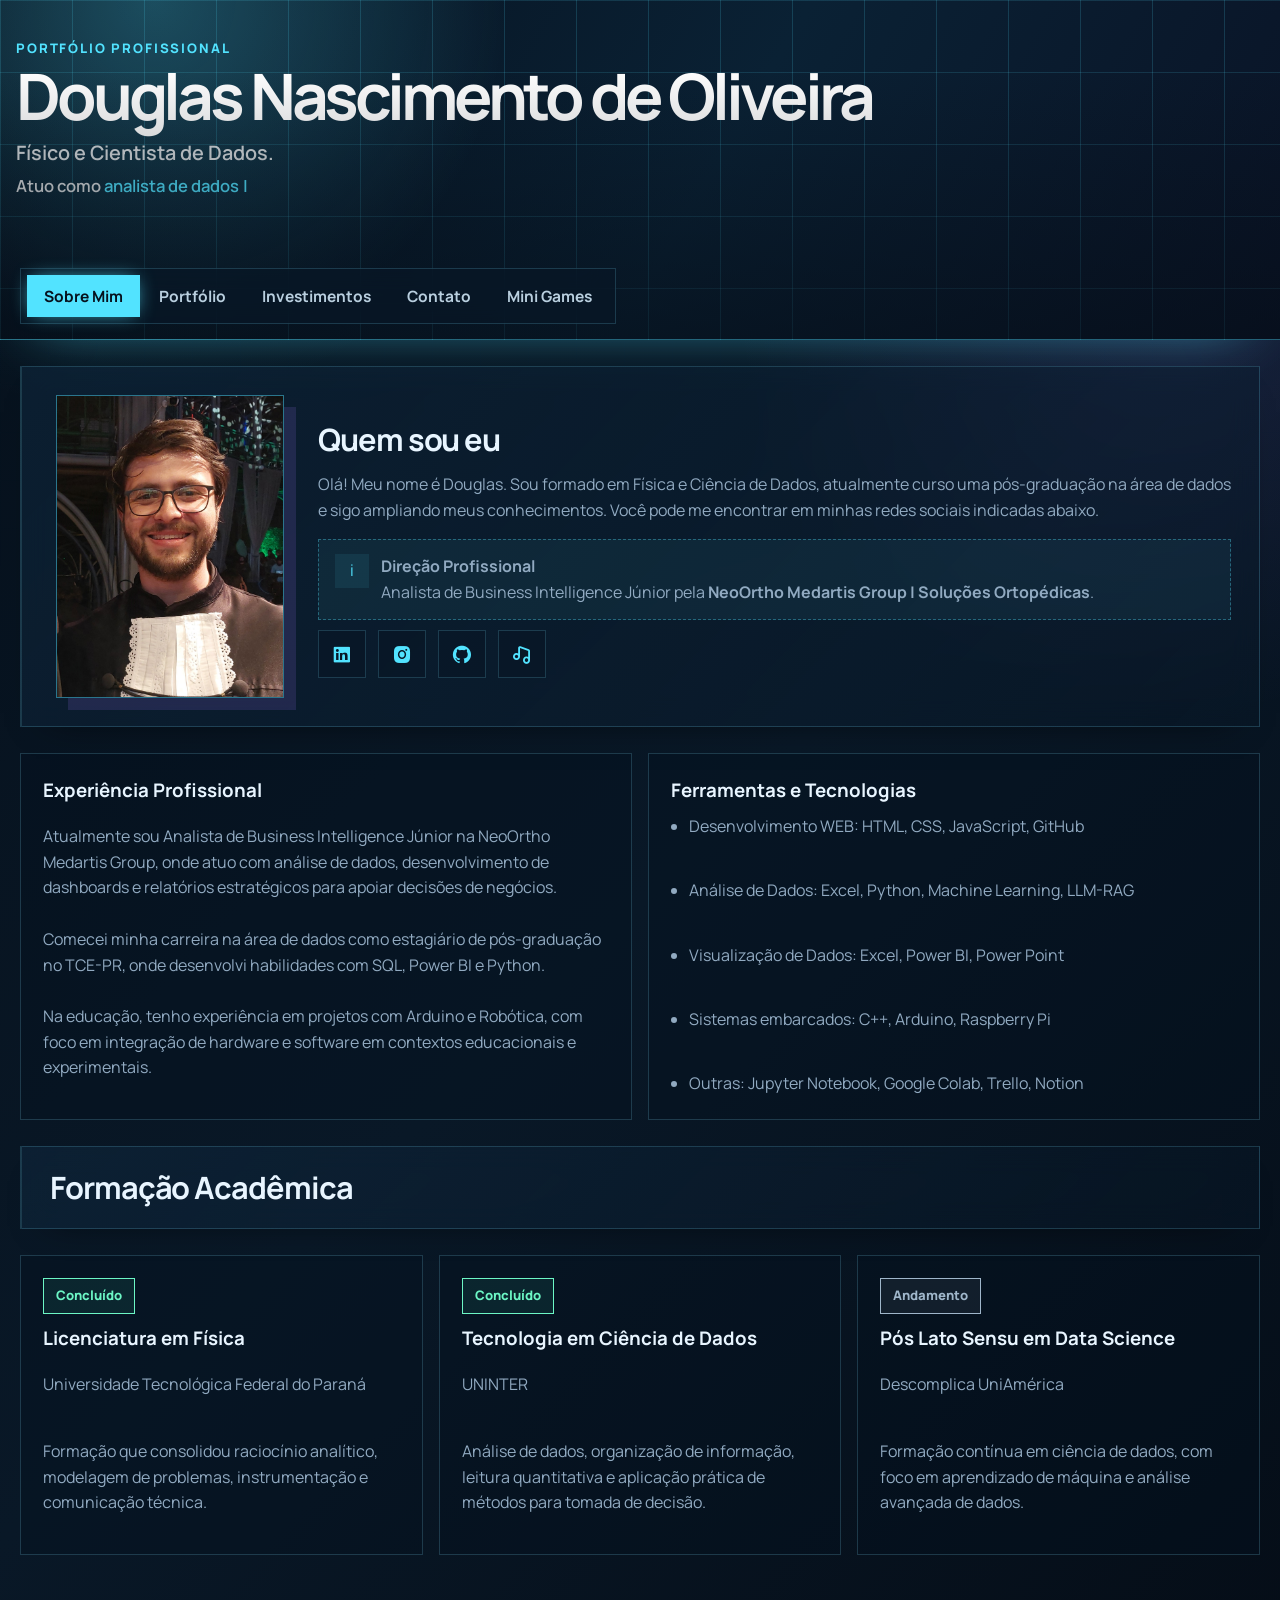
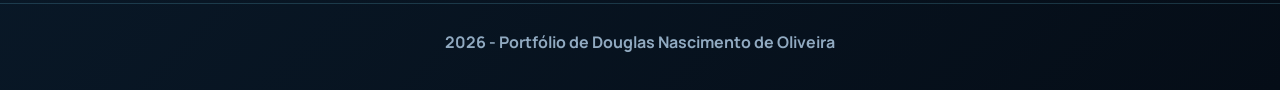
==== commit 0ee2221b: "refactor: enhance profile description, update tools card layout and investiments js" ====
--- a/index.html
+++ b/index.html
@@ -54,12 +54,12 @@
                 <img class="profile-photo" src="assets/minha-foto.jpg" alt="Foto de Douglas Nascimento de Oliveira">
                 <div>
                     <h2>Quem sou eu</h2>
-                    <p class="lead">Olá! Meu nome é Douglas. Sou formado em Física e Ciência de Dados, atualmente curso uma pós-graduação na área de dados e sigo ampliando meus conhecimentos.</p>
+                    <p class="lead">Olá! Meu nome é Douglas. Sou formado em Física e Ciência de Dados, atualmente curso uma pós-graduação na área de dados e sigo ampliando meus conhecimentos. Você pode me encontrar em minhas redes sociais indicadas abaixo.</p>
                     <div class="notice info-strip">
                         <div class="info-icon" aria-hidden="true">i</div>
                         <div>
                             <strong>Direção Profissional</strong>
-                            <div>Analista de Business Intelligence Júnior pela <strong>NeoOrtho Medartis Group |Soluções Ortopédicas</strong>.</div>
+                            <div>Analista de Business Intelligence Júnior pela <strong>NeoOrtho Medartis Group | Soluções Ortopédicas</strong>.</div>
                         </div>
                     </div>
                     <div class="social-links" aria-label="Redes sociais">
@@ -94,7 +94,7 @@
                 </p>
             </article>
 
-            <article class="topic-card">
+            <article class="topic-card tools-card">
                 <h3>Ferramentas e Tecnologias</h3>
                 <ul class="bullet-list">
                     <li>Desenvolvimento WEB: HTML, CSS, JavaScript, GitHub</li>
--- a/assets/style.css
+++ b/assets/style.css
@@ -419,6 +419,9 @@
   background: var(--surface-strong);
   transition: transform 0.22s ease, box-shadow 0.22s ease, border-color 0.22s ease;
 }
+.tools-card { display: grid; grid-template-rows: auto 1fr; gap: 0; }
+.tools-card h3 { margin: 0 0 4px; }
+.tools-card .bullet-list { height: 100%; align-content: space-between; }
 
 .topic-card:hover {
   transform: translateY(-5px);
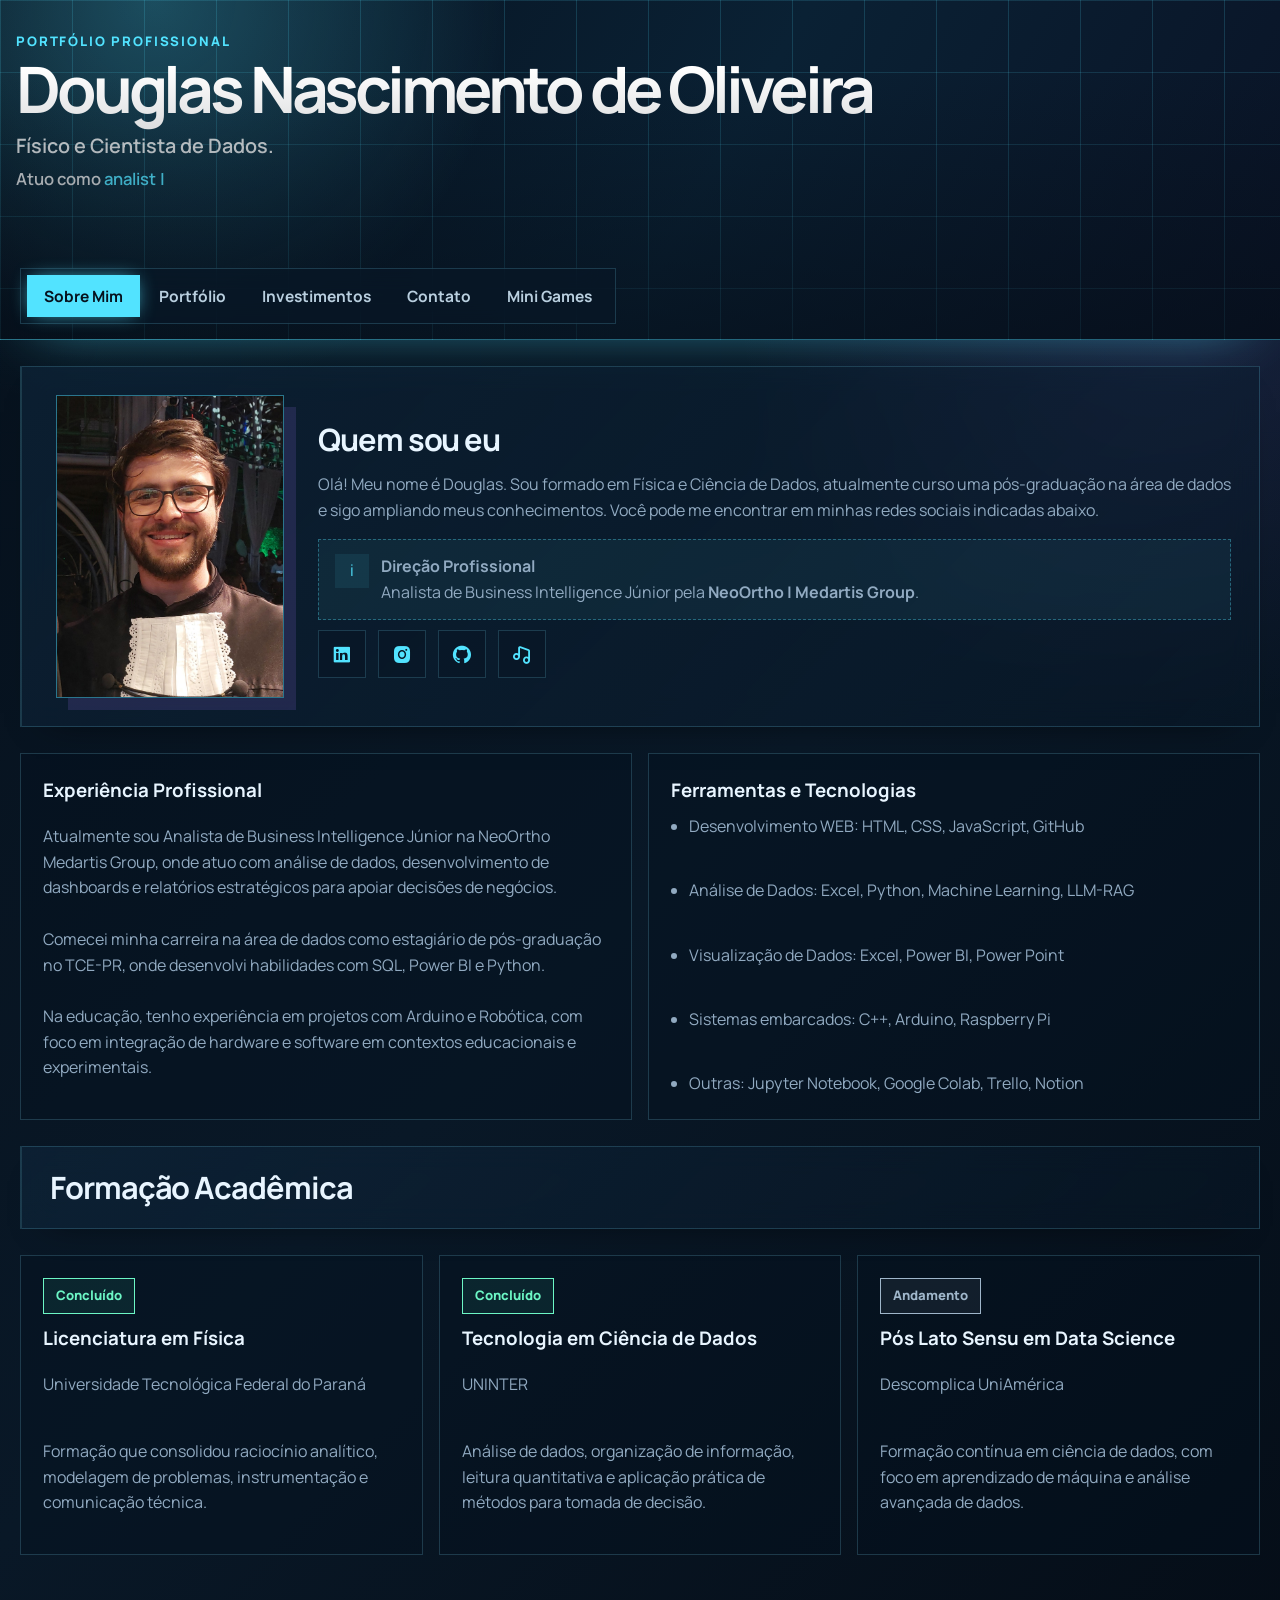
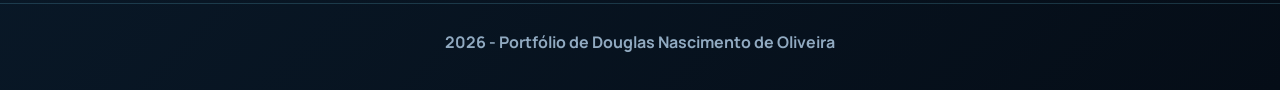
==== commit d46b3cdd: "trying again" ====
--- a/index.html
+++ b/index.html
@@ -10,11 +10,12 @@
     <link href="https://unpkg.com/boxicons@2.1.4/css/boxicons.min.css" rel="stylesheet">
     <link rel="icon" type="image/png" href="assets/favicon.png">
     <link rel="shortcut icon" href="assets/favicon.png" type="image/png">
-    <link rel="stylesheet" href="assets/style.css">
+    <link rel="stylesheet" href="assets/css/main.css">
+    <link rel="stylesheet" href="assets/css/pages/home.css">
     <script src="assets/js/site.js" defer></script>
 </head>
 <body>
-    <header>
+    <header class="site-header">
         <div class="hero">
             <div class="hero-copy">
                 <p class="eyebrow">Portfólio Profissional</p>
@@ -59,7 +60,7 @@
                         <div class="info-icon" aria-hidden="true">i</div>
                         <div>
                             <strong>Direção Profissional</strong>
-                            <div>Analista de Business Intelligence Júnior pela <strong>NeoOrtho Medartis Group | Soluções Ortopédicas</strong>.</div>
+                            <div>Analista de Business Intelligence Júnior pela <strong>NeoOrtho | Medartis Group</strong>.</div>
                         </div>
                     </div>
                     <div class="social-links" aria-label="Redes sociais">
--- a/assets/css/main.css
+++ b/assets/css/main.css
@@ -0,0 +1,26 @@
+/* ==========================================================================
+   ESTILOS COMPARTILHADOS — carregado em todas as páginas.
+   Cada página carrega também o seu próprio arquivo em css/pages/.
+
+   Organização:
+     base/        tokens (variáveis), reset e utilitários de texto
+     layout/      estrutura que se repete em toda página
+     components/  peças reutilizáveis (cards, botões, badges, formulários)
+     pages/       estilos exclusivos de uma página
+
+   A ordem dos imports importa: arquivos de baixo podem sobrescrever os de cima.
+   ========================================================================== */
+
+@import url("base/tokens.css");
+@import url("base/reset.css");
+@import url("base/text.css");
+
+@import url("layout/header.css");
+@import url("layout/nav.css");
+@import url("layout/container.css");
+@import url("layout/footer.css");
+
+@import url("components/card.css");
+@import url("components/badge.css");
+@import url("components/button.css");
+@import url("components/form.css");
--- a/assets/css/pages/home.css
+++ b/assets/css/pages/home.css
@@ -0,0 +1,42 @@
+/* ==========================================================================
+   PÁGINA: SOBRE MIM (index.html)
+   ========================================================================== */
+
+.profile-summary {
+  display: grid;
+  grid-template-columns: minmax(180px, 240px) minmax(0, 1fr);
+  gap: 28px;
+  align-items: center;
+
+  @media (max-width: 760px) {
+    grid-template-columns: 1fr;
+  }
+}
+
+.profile-photo {
+  justify-self: center;
+  width: 100%;
+  max-width: 228px;
+  border: 1px solid rgba(82, 227, 255, 0.45);
+  box-shadow: 12px 12px 0 rgba(160, 117, 255, 0.15);
+}
+
+/* Card de ferramentas: lista ocupa a altura toda e distribui os itens */
+.tools-card {
+  grid-template-rows: auto 1fr;
+  gap: 0;
+
+  & .bullet-list {
+    height: 100%;
+    align-content: space-between;
+  }
+}
+
+/* Card que serve apenas como título de seção */
+.compact-heading {
+  padding-block: 16px;
+
+  & h2 {
+    margin-bottom: 0;
+  }
+}
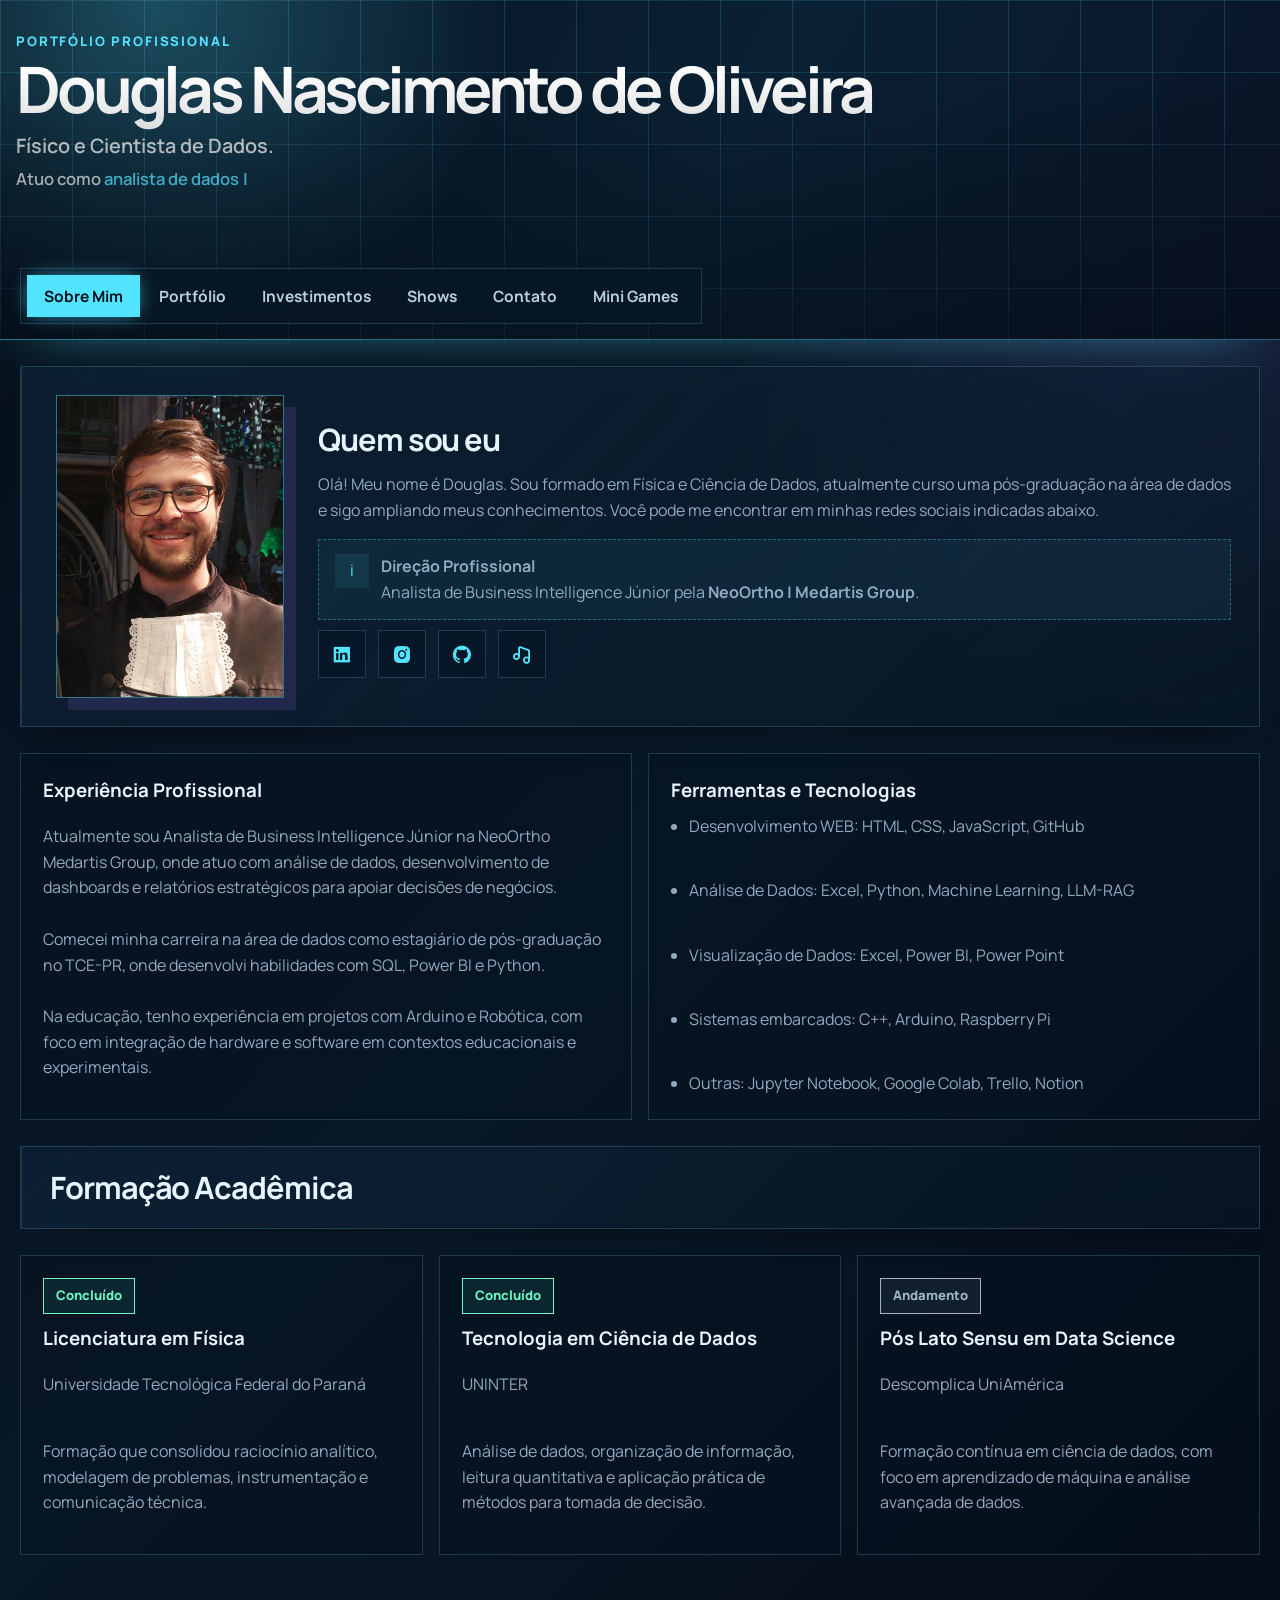
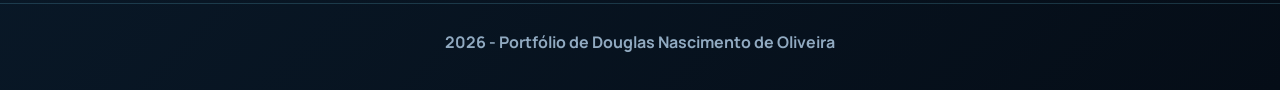
==== commit 2f5191c6: "trying again" ====
--- a/index.html
+++ b/index.html
@@ -7,7 +7,7 @@
     <link rel="preconnect" href="https://fonts.googleapis.com">
     <link rel="preconnect" href="https://fonts.gstatic.com" crossorigin>
     <link href="https://fonts.googleapis.com/css2?family=Manrope:wght@400;600;700;800&display=swap" rel="stylesheet">
-    <link href="https://unpkg.com/boxicons@2.1.4/css/boxicons.min.css" rel="stylesheet">
+    <link href="https://unpkg.com/boxicons@2.1.4/css/boxicons.min.css" rel="stylesheet" integrity="sha384-42kyIPf7HDYLkGffmxDhSx/3Z/53wGBs3nD6wEFxsbeDc7rMO6mkYbkAcpRsnMU2" crossorigin="anonymous">
     <link rel="icon" type="image/png" href="assets/favicon.png">
     <link rel="shortcut icon" href="assets/favicon.png" type="image/png">
     <link rel="stylesheet" href="assets/css/main.css">
@@ -37,6 +37,7 @@
                 <a class="tab-link active" href="index.html">Sobre Mim</a>
                 <a class="tab-link" href="portfolio.html">Portfólio</a>
                 <a class="tab-link" href="investimentos.html">Investimentos</a>
+                <a class="tab-link" href="shows.html">Shows</a>
                 <a class="tab-link" href="contato.html">Contato</a>
                 <div class="tab-dropdown" data-dropdown>
                     <a class="tab-link" href="minigames.html">Mini Games</a>
